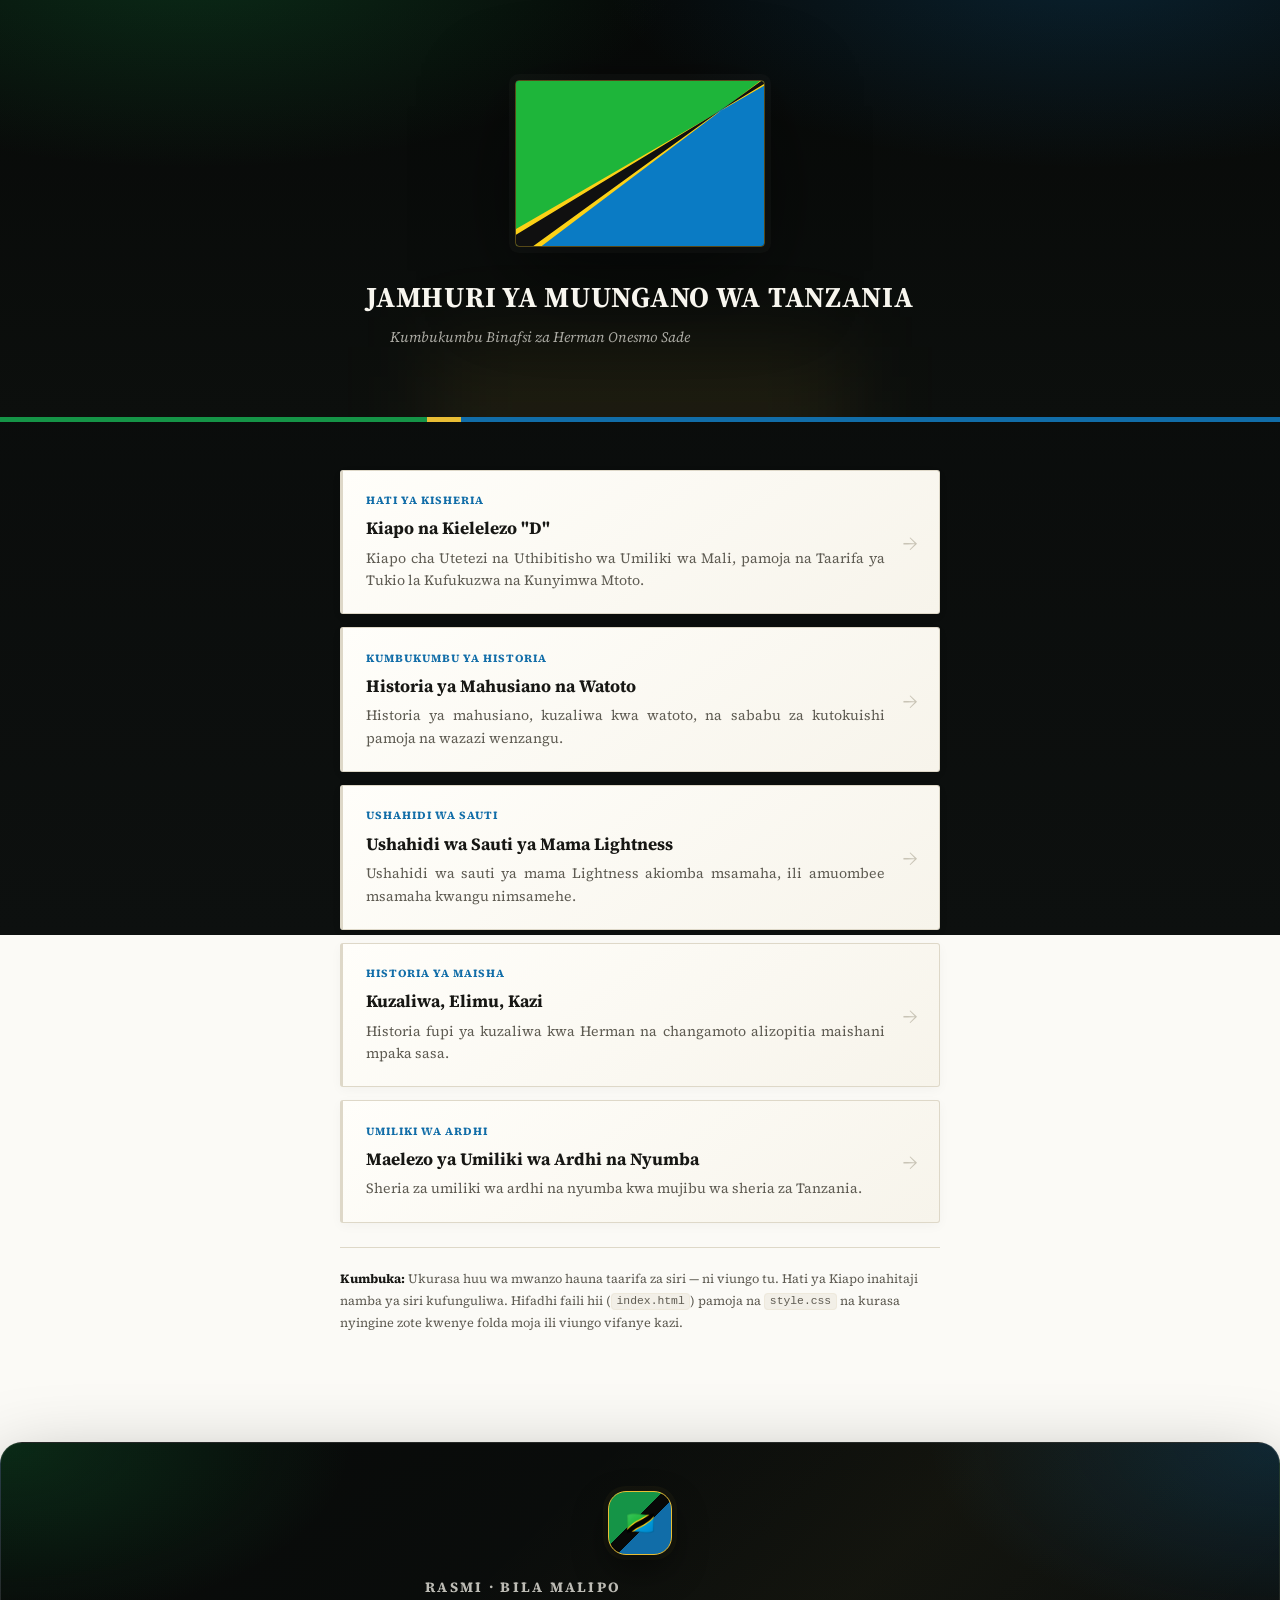
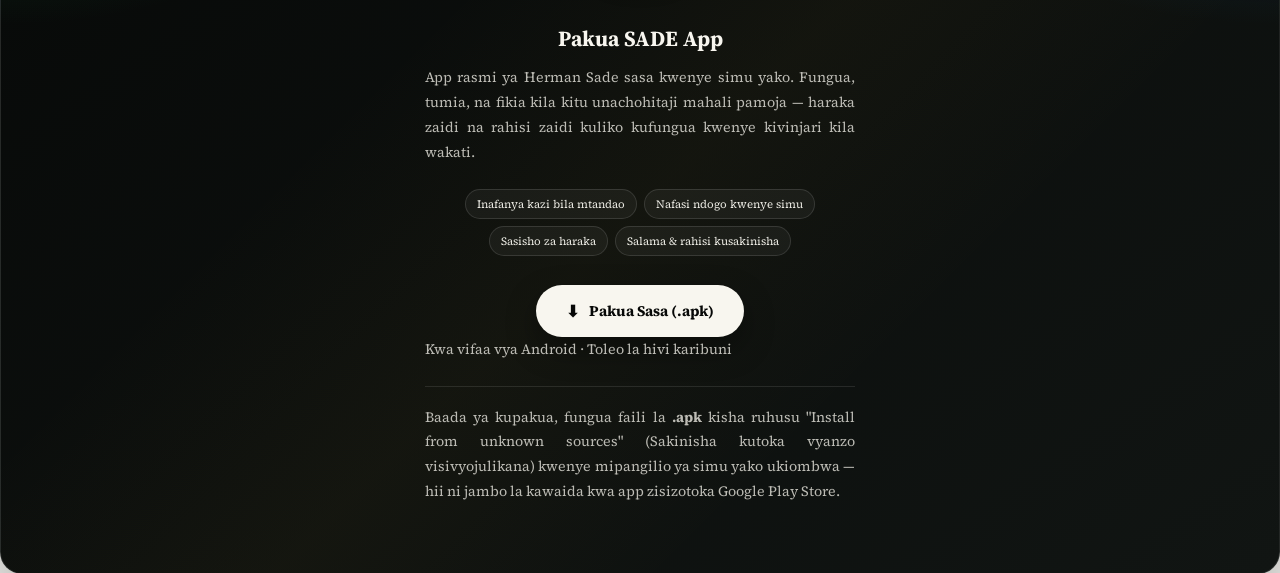
==== index.html @ a248bd7e "Refactor index.html for improved content presentation Updated content and structure of index.html to" ====
<!DOCTYPE html>
<!--
  Kumbukumbu binafsi — Kiapo na Kielelezo "D" (Herman Onesmo Sade)

  MUHIMU: Ukurasa huu SI tovuti ya Serikali wala Mahakama. Ni faili la HTML la
  matumizi binafsi tu. "Password" iliyowekwa hapa chini inaonekana wazi kwa
  yeyote atakayefungua "View Page Source" ya ukurasa huu — HAINA ulinzi wa
  kweli. Usiiweke kwenye seva ya umma/mtandaoni ukitegemea itakuwa faragha.
  Itumike kwenye kifaa chako binafsi tu.

  MTINDO: Kurasa ZOTE (index.html, mahusiano.html, ardhi.html,
  "ushahidi wa sauti.html", "historia ya maisha ya herman.html") zinatumia
  faili MOJA la style.css lililoambatanishwa hapa, ili zifanane kabisa.
  Weka style.css kwenye folda ile ile na kurasa hizi.
-->
<html lang="sw">
<head>
<meta charset="UTF-8">
<meta name="viewport" content="width=device-width, initial-scale=1.0">
<meta name="robots" content="noindex, nofollow">
<title>Kumbukumbu ya Kiapo — Herman Onesmo Sade</title>
<link rel="preconnect" href="https://fonts.googleapis.com">
<link href="https://fonts.googleapis.com/css2?family=Source+Serif+4:opsz,wght@8..60,400;8..60,500;8..60,600;8..60,700&display=swap" rel="stylesheet">
<link rel="stylesheet" href="style.css">
</head>
<body>

  <!-- ===================== LANDING (HOME) ===================== -->
  <div id="landing">
    <div class="hero">
      <svg class="flag-hero" viewBox="0 0 900 600" xmlns="http://www.w3.org/2000/svg" role="img" aria-label="Bendera ya Tanzania">
        <rect x="0" y="0" width="900" height="600" fill="#0A7BC4"/>
        <polygon points="0,0 900,0 0,600" fill="#1EB53A"/>
        <polygon points="-169,797 -247,680 1069,-80 1147,-197" fill="#FCD116"/>
        <polygon points="-183,777 -234,700 1083,-100 1134,-177" fill="#101010"/>
      </svg>
      <h1>JAMHURI YA MUUNGANO WA TANZANIA</h1>
      <p>Kumbukumbu Binafsi za Herman Onesmo Sade</p>
    </div>
    <div class="stripe" aria-hidden="true"></div>

    <div class="landing-wrap">
      <div class="cards">
        <button type="button" class="card" id="open-kiapo">
          <p class="k">HATI YA KISHERIA</p>
          <h2>Kiapo na Kielelezo &quot;D&quot;</h2>
          <p>Kiapo cha Utetezi na Uthibitisho wa Umiliki wa Mali, pamoja na Taarifa ya Tukio la Kufukuzwa na Kunyimwa Mtoto.</p>
          <span class="go">&rarr;</span>
        </button>

        <a class="card" href="mahusiano.html">
          <p class="k">KUMBUKUMBU YA HISTORIA</p>
          <h2>Historia ya Mahusiano na Watoto</h2>
          <p>Historia ya mahusiano, kuzaliwa kwa watoto, na sababu za kutokuishi pamoja na wazazi wenzangu.</p>
          <span class="go">&rarr;</span>
        </a>

        <a class="card" href="ushahidi%20wa%20sauti.html">
          <p class="k">USHAHIDI WA SAUTI</p>
          <h2>Ushahidi wa Sauti ya Mama Lightness</h2>
          <p>Ushahidi wa sauti ya mama Lightness akiomba msamaha, ili amuombee msamaha kwangu nimsamehe.</p>
          <span class="go">&rarr;</span>
        </a>

        <a class="card" href="historia%20ya%20maisha%20ya%20herman.html">
          <p class="k">HISTORIA YA MAISHA</p>
          <h2>Kuzaliwa, Elimu, Kazi</h2>
          <p>Historia fupi ya kuzaliwa kwa Herman na changamoto alizopitia maishani mpaka sasa.</p>
          <span class="go">&rarr;</span>
        </a>

        <a class="card" href="ardhi.html">
          <p class="k">UMILIKI WA ARDHI</p>
          <h2>Maelezo ya Umiliki wa Ardhi na Nyumba</h2>
          <p>Sheria za umiliki wa ardhi na nyumba kwa mujibu wa sheria za Tanzania.</p>
          <span class="go">&rarr;</span>
        </a>
      </div>

      <div class="landing-note">
        <strong>Kumbuka:</strong> Ukurasa huu wa mwanzo hauna taarifa za siri — ni viungo tu. Hati ya Kiapo
        inahitaji namba ya siri kufunguliwa. Hifadhi faili hii (<code>index.html</code>) pamoja na
        <code>style.css</code> na kurasa nyingine zote kwenye folda moja ili viungo vifanye kazi.
      </div>
    </div>

    <!-- ===================== APP DOWNLOAD PROMO ===================== -->
    <div class="app-promo">
      <div class="app-promo-inner">
        <div class="app-icon" aria-hidden="true">🇹🇿</div>
        <p class="app-promo-eyebrow">Rasmi &middot; Bila Malipo</p>
        <h2>Pakua SADE App</h2>
        <p>
          App rasmi ya Herman Sade sasa kwenye simu yako. Fungua, tumia, na fikia kila kitu
          unachohitaji mahali pamoja — haraka zaidi na rahisi zaidi kuliko kufungua kwenye
          kivinjari kila wakati.
        </p>
        <div class="app-features">
          <span>Inafanya kazi bila mtandao</span>
          <span>Nafasi ndogo kwenye simu</span>
          <span>Sasisho za haraka</span>
          <span>Salama &amp; rahisi kusakinisha</span>
        </div>
        <a class="app-download-btn" href="SADE%F0%9F%87%B9%F0%9F%87%BF.apk" download>
          <span class="dl-arrow">&#11015;</span> Pakua Sasa (.apk)
        </a>
        <p class="app-meta">Kwa vifaa vya Android &middot; Toleo la hivi karibuni</p>
        <p class="app-note">
          Baada ya kupakua, fungua faili la <strong>.apk</strong> kisha ruhusu "Install from unknown
          sources" (Sakinisha kutoka vyanzo visivyojulikana) kwenye mipangilio ya simu yako
          ukiombwa — hii ni jambo la kawaida kwa app zisizotoka Google Play Store.
        </p>
      </div>
    </div>
  </div>

  <!-- ===================== LOCK SCREEN ===================== -->
  <div id="lock-screen" style="display:none;">
    <div class="lock-card">
      <div class="lock-mark" aria-hidden="true"></div>
      <h1>Kumbukumbu ya faragha</h1>
      <p>Ingiza namba ya siri ili kuendelea.</p>
      <form id="lock-form" autocomplete="off">
        <input
          type="password"
          id="password-input"
          inputmode="numeric"
          pattern="[0-9]*"
          maxlength="4"
          placeholder="••••"
          aria-label="Namba ya siri"
        >
        <button type="submit" id="unlock-btn">Fungua</button>
        <div id="lock-error" role="alert"></div>
      </form>
    </div>
    <div class="lock-footnote">
      Ukurasa huu ni wa matumizi binafsi tu — si tovuti ya Serikali wala Mahakama.<br>
      <a class="home-link" href="#" id="back-home-1">&larr; Rudi Mwanzoni</a>
    </div>
  </div>

  <!-- ===================== DOCUMENT CONTENT ===================== -->
  <div id="content" style="display:none;">
    <div class="stripe" aria-hidden="true"></div>

    <div class="wrap">

      <p style="text-align:center; margin-bottom:1.8rem;">
        <a class="home-link" href="#" id="back-home-2">&larr; Mwanzoni</a>
        &nbsp;&nbsp;|&nbsp;&nbsp;
        <a class="home-link" href="mahusiano.html">Historia ya Mahusiano na Watoto &rarr;</a>
      </p>

      <!-- ---- Ukurasa wa tahadhari ---- -->
      <div class="doc-top">
        <p class="cover-title">Ukurasa wa Tahadhari</p>
        <p class="cover-sub">Kabla ya kusoma au kutumia hati zilizoambatanishwa</p>
      </div>

      <div class="caution">
        <p class="label">1. Hii si hati iliyotolewa na Mahakama au Serikali</p>
        <p>Muundo huu (nembo, kichwa cha Mahakama) unafuata mtindo wa kawaida wa hati za kiapo zinazoandaliwa na mhusika au Wakili wake kabla ya kuwasilishwa Mahakamani. Hati hii bado haijathibitishwa na Mahakama, Kamishna wa Viapo, wala ofisi yoyote ya Serikali.</p>
      </div>
      <div class="caution">
        <p class="label">2. Kiapo cha uongo ni kosa la jinai</p>
        <p>Baadhi ya tarehe, majina ya mashahidi, na maneno yaliyonukuliwa (hasa ya Janeth Charles) yametajwa ndani ya hati hii kuwa hayajathibitishwa kikamilifu au ni ya kukumbukwa/kuelezwa tu, si nakala halisi. Kutoa taarifa isiyo sahihi chini ya kiapo mbele ya Kamishna wa Viapo ni kosa la jinai (perjury) chini ya Sheria ya Viapo, Sura ya 34. Thibitisha kila ukweli, tarehe, na jina kwa hati halisi kabla ya kusaini mahali popote.</p>
      </div>
      <div class="caution">
        <p class="label">3. Shauri hili linahusu mtoto mchanga</p>
        <p>Kwa kuwa jambo hili linahusisha ulezi wa mtoto (Nancy Herman Sade), maslahi ya mtoto yatapewa uzito mkubwa na Mahakama. Ni muhimu sana kupata ushauri wa Wakili aliyesajiliwa Tanzania, hasa kuhusu masuala ya ulezi, kabla ya kuchukua hatua yoyote ya kisheria.</p>
      </div>
      <div class="caution">
        <p class="label">4. Uwezo wa kuthibitisha ukweli wa taarifa ni mdogo</p>
        <p>Hati hizi zimeunganishwa kama zilivyowasilishwa, bila kuongeza au kupunguza ukweli wowote. Usahihi wa tarehe, majina, vifungu vya sheria, na matukio uliyoelezwa haujathibitishwa. Hayo ni jukumu la mhusika na Wakili wake kuyathibitisha kabla ya kuwasilisha Mahakamani au kwa Kamishna wa Viapo.</p>
      </div>

      <div class="divider-doc"></div>

      <!-- ---- Maelezo ya awali (Kiapo) ---- -->
      <h2 class="section">Maelezo Yaliyoambatanishwa na Rasimu ya Kiapo</h2>
      <p style="font-style:italic; color:var(--ink-soft); font-size:0.9rem;">(Maelezo haya yalikuwa yameambatanishwa na rasimu ya awali ya Kiapo. Yamehifadhiwa hapa bila kubadilishwa, kwa madhumuni ya kumbukumbu.)</p>

      <div class="onyo">
        <p class="label">ONYO/KUMBUKA KWA HERMAN</p>
        <p>
          Kabla ya kusaini na kuwasilisha kiapo hiki mahakamani au kwa Kamishna wa Viapo, tafadhali soma kwa makini vitu vifuatavyo vilivyobainika wakati wa kulinganisha kiapo cha awali na hati za mauziano zilizowasilishwa:<br><br>
          &bull; <strong>Tarehe:</strong> imethibitishwa kuwa matukio yote — kwenda kumchukua Magreth na ununuzi wa nyumba ya Nsemulwa/Migazini — yalitokea mwezi wa Februari 2026, si Januari kama ilivyokuwa kwenye kiapo cha awali. Tarehe zimesahihishwa kuwa Februari (siku 5, 7, na 9 Februari 2026), zinazoendana na Mkataba wa Mauziano wenye tarehe 09/02/2026.<br><br>
          &bull; <strong>Chanzo cha fedha za nyumba ya Nsemulwa/Migazini:</strong> mkopo wa benki ulichukuliwa kama fedha taslimu kupitia ATM, kisha kumlipa muuzaji Ramadhan Adam Said fedha taslimu moja kwa moja. Jambo hilo limewekwa kama aya ya 20 kwenye kiapo. Endapo kuna Mkataba wa Mkopo au taarifa ya akaunti (bank statement), inashauriwa kuongezwa kama Kielelezo B.<br><br>
          &bull; Imeongezwa Sehemu ya Nane yenye vifungu vya sheria za Tanzania (Sheria ya Ndoa Sura 29, Sheria ya Ardhi Sura 113, Sheria ya Mikataba Sura 345, Sheria ya Mtoto Sura 13, Sheria ya Ushahidi Sura 6, Sheria ya Viapo Sura 34, Sheria ya Mahakama za Mahakimu Sura 11). Bado ni muhimu Wakili avipitie kabla ya kuwasilisha.<br><br>
          &bull; <strong>Mashahidi:</strong> majina yamebadilishwa kulingana na mikataba halisi (Kagusa Refi Kauzeni na Sara Beny Charamila — Nsemulwa; Christopher Tadeo na Sara B. Chalamila — Kigamboni). Yanahitaji kusomwa tena kwa uangalifu.<br><br>
          &bull; Umri (miaka 27) na tarehe za mahusiano (13 na 22 Februari 2025) hazijabadilishwa kwa kuwa hakuna hati inayothibitisha au kupingana nazo — zinahitaji kuthibitishwa binafsi kabla ya kusaini.<br><br>
          &bull; Hii ni rasimu tu iliyoandaliwa kwa msaada wa AI, si na Wakili. Ni vyema ithibitishwe na Wakili aliyesajiliwa Tanzania kabla ya kuwasilisha.
        </p>
      </div>

      <div class="divider-doc"></div>

      <!-- ---- KIAPO ---- -->
      <div class="doc-top">
        <div class="flag-mark" aria-hidden="true"></div>
        <p class="country-name">JAMHURI YA MUUNGANO WA TANZANIA</p>
        <hr class="rule" style="width:55%; margin:0.9rem auto 1.1rem;">
        <div class="case-caption">
          <p>KATIKA MAHAKAMA YA MWANZO</p>
          <p>WILAYA YA MPANDA</p>
          <p>MKOA WA KATAVI</p>
        </div>
        <p class="doc-title">KIAPO CHA UTETEZI NA UTHIBITISHO WA UMILIKI WA MALI</p>
        <p class="doc-subtitle">(Precautionary Affidavit of Ownership)</p>
      </div>

      <p>MIMI, HERMAN ONESMO SADE, mwanaume mzima, raia wa Jamhuri ya Muungano wa Tanzania, mwenye umri wa miaka 27, askari wa Jeshi la Zimamoto na Uokoaji kwa taaluma na kazi, nikiwa na makazi ya kudumu Mkoa wa Lindi, NINATOA KIAPO kifuatacho:</p>

      <p>1. Kwamba maelezo yote yaliyomo katika kiapo hiki ni ya kweli, sahihi, na kamili kadri ninavyojua na kuamini.</p>
      <p>2. Kwamba nina uwezo wa kisheria wa kutoa kiapo hiki, na ninafanya hivyo kwa hiari yangu kamili bila kulazimishwa au kudanganywa na mtu yeyote.</p>

      <h2 class="section">Sehemu ya Kwanza: Historia ya Mahusiano</h2>
      <p>3. Kwamba mnamo mwaka 2025, niliingia katika mahusiano ya kimapenzi na mwanamke aitwaye MAGRETH DESDEL KASAGULA, ambaye alikuwa na makazi yake Mpanda, Mkoa wa Katavi.</p>
      <p>4. Kwamba katika mahusiano hayo, nilifuata taratibu za kimila kwa kutoa posa na sehemu ya mahari kwa wazazi wake kama ilivyokuwa desturi ya jamii yetu.</p>
      <p>5. Kwamba hata hivyo, hakukuwa na ndoa ya kisheria wala ndoa ya kimila iliyosajiliwa katika ofisi yoyote ya serikali kati yangu na MAGRETH DESDEL KASAGULA.</p>
      <p>6. Kwamba mnamo tarehe 13 Februari 2025, nilimchukua mwanamke huyo kutoka kwa wazazi wake Mpanda kwa idhini na ridhaa yao, na mnamo tarehe 22 Februari 2025 tukaanza kuishi pamoja Mjini Lindi kama mume na mke.</p>

      <div class="onyo">
        <p class="label">ONYO/KUMBUKA KWA HERMAN</p>
        <p>Thibitisha tarehe hizi mbili (13 na 22 Februari 2025) ni sahihi kabla ya kusaini — hakuna hati ya kuzithibitisha.</p>
      </div>

      <h2 class="section">Sehemu ya Pili: Ujauzito na Kuzaliwa kwa Mtoto</h2>
      <p>7. Kwamba mnamo mwezi Septemba 2025, MAGRETH DESDEL KASAGULA akiwa na ujauzito wa takribani miezi saba, alisafiri kurudi nyumbani kwa wazazi wake Mpanda, Mkoa wa Katavi, kwa makubaliano ya kifamilia.</p>
      <p>8. Kwamba mnamo tarehe 4 Desemba 2025, MAGRETH DESDEL KASAGULA alijifungua mtoto wa kike katika Hospitali ya Mkoa wa Mpanda, Katavi.</p>
      <p>9. Kwamba mtoto huyo amepewa jina la NANCY HERMAN SADE, na jina langu linaonekana wazi kwenye cheti chake cha kuzaliwa kama baba wake wa kisheria.</p>
      <p>10. Kwamba nakiri na kusisitiza kuwa NANCY HERMAN SADE ni mtoto wangu wa kisheria, na nina wajibu wa kimsingi wa kumlea, kumlinda na kumhudumia.</p>

      <h2 class="section">Sehemu ya Tatu: Tukio la Kufukuzwa na Kunyimwa Mtoto</h2>
      <p>11. Kwamba mnamo tarehe 5 Februari 2026, nilipata likizo kutoka kazini na kusafiri kutoka Lindi kwenda Mpanda, Katavi.</p>
      <p>12. Kwamba mnamo tarehe 7 Februari 2026, nilienda nyumbani kwa wazazi wa MAGRETH DESDEL KASAGULA kwa madhumuni mawili: (a) Kuwasalimu na kuwaonyesha heshima; (b) Kumchukua MAGRETH DESDEL KASAGULA pamoja na mtoto wetu NANCY HERMAN SADE warudi kuishi nami Lindi.</p>
      <p>13. Kwamba hata hivyo, wazazi wa MAGRETH DESDEL KASAGULA walikataa kabisa kuniruhusu kumchukua, na mama wa MAGRETH alinifokea kwa maneno ya dharau akiniambia niondoke mara moja.</p>
      <p>14. Kwamba nilifukuzwa nyumbani hapo kwa nguvu na bila heshima, na nilinyimwa haki yangu ya kisheria ya kumuona na kumchukua mtoto wangu NANCY HERMAN SADE.</p>
      <p>15. Kwamba MAGRETH DESDEL KASAGULA mwenyewe alitaka kuondoka nami, lakini baba wake wa kambo aliingilia kati na kumzuia, na hivyo mimi nilizuiliwa kwa nguvu.</p>
      <p>16. Kwamba tukio hilo lilitokea mbele ya mashahidi, na linaweza kuthibitishwa.</p>

      <h2 class="section">Sehemu ya Nne: Ununuzi wa Nyumba ya Kwanza — Eneo la Migazini, Kata ya Nsemulwa, Mpanda</h2>
      <p>17. Kwamba baada ya kufukuzwa na kunyimwa mtoto wangu, siku mbili tu baadaye, mnamo tarehe 09 Februari 2026, nilifanya uamuzi wa kibinafsi wa kununua nyumba pamoja na kiwanja vilivyopo eneo la Migazini, Kata ya Nsemulwa, Wilaya ya Mpanda, Mkoa wa Katavi.</p>
      <p>18. Kwamba nyumba na kiwanja hivyo vilinunuliwa kutoka kwa muuzaji RAMADHAN ADAM SAID, mkazi wa Migazini, Kata ya Nsemulwa, Wilaya ya Mpanda, Mkoa wa Katavi, kwa ushirikiano na ridhaa ya mke wake ZAINABU OMARI JUMA.</p>
      <p>19. Kwamba thamani ya mauziano ya nyumba na kiwanja hicho ilikuwa Shilingi za Kitanzania Milioni Saba tu (Tshs. 7,000,000/=), zilizolipwa kwa awamu tatu (3) kama zilivyoainishwa kwenye Mkataba wa Mauziano wa tarehe 09/02/2026.</p>
      <p>20. Kwamba fedha nilizotumia kununulia nyumba hiyo zilitokana na mkopo (loan) nilioukopa katika benki, ambao niliupokea na kuutoa kwa fedha taslimu (cash) kupitia ATM, kisha nikatumia fedha hizo taslimu kumlipa muuzaji RAMADHAN ADAM SAID moja kwa moja kwa awamu tatu kama zilivyoainishwa kwenye Mkataba wa Mauziano. Kwamba kwa sababu hiyo, mkopo huo haukuwa umefungamanishwa moja kwa moja na nyumba hii kama dhamana (mortgage/security) kwa benki, bali ulikuwa ni chanzo cha fedha za kibinafsi nilizotumia kwa manunuzi ya kawaida ya fedha taslimu, jambo linaloendana na Mkataba wa Mauziano niliouingia na muuzaji.</p>

      <div class="onyo">
        <p class="label">ONYO/KUMBUKA KWA HERMAN</p>
        <p>Mkopo wa benki ulichukuliwa kama fedha taslimu kupitia ATM, kisha kumlipa muuzaji fedha taslimu — si mkopo uliofungamanishwa moja kwa moja na nyumba kama dhamana (mortgage). Hii inaimarisha zaidi hoja ya umiliki wa pekee, kwa kuwa hakuna benki yenye dhamana iliyosajiliwa juu ya nyumba hii mahususi. Endapo kuna Mkataba wa Mkopo kutoka benki, inashauriwa kuongezwa kama Kielelezo B.</p>
      </div>

      <p>21. Kwamba kiwanja na nyumba hiyo inapakana na maeneo yafuatayo: Kaskazini - kiwanja cha Rajabu; Kusini - eneo la Ashura Athumani; Mashariki - eneo la Jumanne Rashidi; na maeneo mengine kama yalivyoainishwa kwenye Mkataba wa Mauziano.</p>
      <p>22. Kwamba Mkataba wa Mauziano wa nyumba hii ulishuhudiwa na mashahidi wafuatao: Kwa upande wa Muuzaji – mashahidi walioorodheshwa kwenye mkataba; Kwa upande wa Mnunuzi (mimi) – KAGUSA REFI KAUZENI na SARA BENY CHARAMILA.</p>
      <p>23. Kwamba Mkataba huo ulithibitishwa na Wakili/Kamishna wa Viapo MONICA MARCO LUGONDA, S.L.P 1571, Dar es Salaam, na kupigwa muhuri rasmi.</p>
      <p>24. Kwamba MAGRETH DESDEL KASAGULA: (a) Hakusaini Mkataba wa Mauziano wa nyumba hii; (b) Hakushiriki katika maamuzi yoyote ya kuinunua; (c) Hakutoa hata shilingi moja kwa ajili ya malipo ya awamu yoyote; (d) Hakuwahi kuishi kwenye nyumba hiyo hata kwa siku moja tangu ilinunuliwa; na kwamba wakati wa ununuzi, MAGRETH DESDEL KASAGULA alikuwa bado anaishi nyumbani kwa wazazi wake Mpanda, Katavi, hivyo hakuwa na uwezo wala nia ya kuchangia chochote.</p>

      <h2 class="section">Sehemu ya Tano: Ununuzi wa Nyumba ya Pili — Mtaa wa Kigamboni, Kata ya Shanwe, Manispaa ya Mpanda</h2>
      <p>25. Kwamba mnamo tarehe 16 Februari 2026, nilifanya uamuzi mwingine wa kibinafsi wa kununua kiwanja pamoja na nyumba iliyopo Mtaa wa Kigamboni, Kata ya Shanwe, Manispaa ya Mpanda, Mkoa wa Katavi, kutoka kwa muuzaji PIUS EMMANUEL MTEPA, mkazi wa Mpanda, Mkoa wa Katavi.</p>
      <p>26. Kwamba thamani ya mauziano ya kiwanja na nyumba hiyo ilikuwa Shilingi za Kitanzania Milioni Nne na Laki Tano tu (Tshs. 4,500,000/=), zilizolipwa kwa mkupuo wakati wa kusaini mkataba, kama ilivyoainishwa kwenye Mkataba wa Kuuziana Kiwanja na Nyumba wa tarehe 16 Februari 2026.</p>
      <p>27. Kwamba kabla ya mauziano, muuzaji PIUS EMMANUEL MTEPA alitoa Kiapo cha Umiliki mbele ya Kamishna wa Viapo tarehe 16 Februari 2026, akithibitisha chini ya kiapo kuwa: (a) yeye ndiye mmiliki halali wa kiwanja pamoja na nyumba hiyo; (b) aliipata kwa jasho na juhudi zake binafsi na siyo mali ya ndoa; (c) mali hiyo haihusishi haki, madai, au maslahi ya mke wake wa sasa, mke wa zamani, au mtu mwingine yeyote.</p>
      <p>28. Kwamba mauziano hayo pia yalithibitishwa rasmi na Ofisi ya Serikali ya Mtaa wa Kigamboni, Halmashauri ya Mji wa Mpanda, kupitia Hati ya Uthibitisho wa Kuuziana Mali, iliyosainiwa na Mwenyekiti wa Serikali ya Mtaa na kupigwa muhuri, tarehe 16 Februari 2026.</p>
      <p>29. Kwamba Mkataba wa Kuuziana Kiwanja na Nyumba (Kigamboni) ulishuhudiwa na: Shahidi wa Muuzaji – CHRISTOPHER TADEO; Shahidi wa Mnunuzi – SARA B. CHALAMILA, na ulithibitishwa na Wakili/Kamishna wa Viapo HAMAD SAID AMOUR, S.L. Posta 119, Mpanda-Katavi.</p>
      <p>30. Kwamba kiwanja na nyumba hiyo ya Kigamboni inapakana na maeneo yafuatayo: Kaskazini – eneo la Baba Abdallah; Kusini – eneo la Mama Kalunde; Mashariki – eneo la Mama Kuku; Magharibi – eneo la Baba Joy.</p>
      <p>31. Kwamba MAGRETH DESDEL KASAGULA hakushiriki kwa namna yoyote katika ununuzi wa nyumba hii ya Kigamboni…</p>

      <div class="onyo">
        <p class="label">KUMBUKA</p>
        <p>Maandishi ya awali uliyoyatuma yalikatika hapa (aya ya 31). Nitunge sehemu iliyobaki (Sehemu ya Sita na kuendelea, pamoja na Sehemu ya Nane ya vifungu vya sheria na sehemu ya viapo/sahihi) nikitumia mtindo huu huu — nitumie maandishi yaliyobaki ili nikamilishe ukurasa bila kubadilisha maneno yako.</p>
      </div>

    </div>
  </div>

<script>
(function(){
  // FUNGUO YA SIRI — badilisha namba hii kabla ya kutumia ukurasa.
  var SIRI = "0000";

  var landing = document.getElementById('landing');
  var lockScreen = document.getElementById('lock-screen');
  var content = document.getElementById('content');
  var openBtn = document.getElementById('open-kiapo');
  var lockForm = document.getElementById('lock-form');
  var passwordInput = document.getElementById('password-input');
  var lockError = document.getElementById('lock-error');
  var backHome1 = document.getElementById('back-home-1');
  var backHome2 = document.getElementById('back-home-2');

  function show(el){
    landing.style.display = 'none';
    lockScreen.style.display = 'none';
    content.style.display = 'none';
    el.style.display = 'block';
    window.scrollTo(0,0);
  }
  landing.style.display = 'block';

  openBtn.addEventListener('click', function(){
    lockScreen.style.display = 'flex';
    landing.style.display = 'none';
    passwordInput.value = '';
    lockError.textContent = '';
    passwordInput.focus();
  });

  lockForm.addEventListener('submit', function(e){
    e.preventDefault();
    if(passwordInput.value === SIRI){
      show(content);
    } else {
      lockError.textContent = 'Namba ya siri si sahihi. Jaribu tena.';
      passwordInput.value = '';
      passwordInput.focus();
    }
  });

  [backHome1, backHome2].forEach(function(btn){
    if(btn){
      btn.addEventListener('click', function(e){
        e.preventDefault();
        landing.style.display = 'block';
        lockScreen.style.display = 'none';
        content.style.display = 'none';
        window.scrollTo(0,0);
      });
    }
  });
})();
</script>

</body>
</html>
---- style.css ----
/* ==========================================================================
   KUMBUKUMBU YA KIAPO — PRIVATE PREMIUM EDITION
   Herman Onesmo Sade
   --------------------------------------------------------------------------
   Design:
   • Private / secure / premium
   • Dark luxury + warm paper
   • Tanzania identity kwa subtle accents
   • Mobile-first
   • Smooth & elegant
   • Existing HTML classes/IDs zimehifadhiwa
   ========================================================================== */


/* ==========================================================================
   01. DESIGN TOKENS
   ========================================================================== */

:root{
  /* Core */
  --paper:#fbfaf6;
  --paper-dim:#f2efe7;
  --paper-deep:#e9e5da;

  --ink:#171714;
  --ink-soft:#5e5b52;
  --ink-faint:#969187;

  /* Private dark */
  --private:#080a09;
  --private-2:#0d100f;
  --private-3:#131715;
  --private-glass:rgba(255,255,255,.055);
  --private-line:rgba(255,255,255,.12);

  /* Tanzania */
  --tz-green:#159447;
  --tz-green-dark:#0c6e32;
  --tz-gold:#e8bd35;
  --tz-blue:#116da8;
  --tz-black:#070807;

  /* Document */
  --line:#ded8c8;
  --line-soft:#eee9dc;

  /* Messages */
  --warn-bg:#fbf2d8;
  --warn-border:#d7a82d;
  --warn-ink:#5b4300;

  --danger-bg:#f8e9e6;
  --danger-border:#bd504b;
  --danger-ink:#591713;

  /* Effects */
  --shadow-sm:0 8px 24px rgba(8,10,9,.08);
  --shadow-md:0 18px 45px rgba(8,10,9,.16);
  --shadow-lg:0 30px 80px rgba(0,0,0,.38);

  --radius-sm:8px;
  --radius-md:14px;
  --radius-lg:22px;

  --ease:cubic-bezier(.22,.61,.36,1);
}


/* ==========================================================================
   02. RESET & GLOBAL
   ========================================================================== */

*{
  box-sizing:border-box;
}

html{
  scroll-behavior:smooth;
  background:var(--private);
}

html,
body{
  margin:0;
  padding:0;
  min-height:100%;
}

body{
  font-family:
    "Source Serif 4",
    Georgia,
    "Times New Roman",
    serif;

  color:var(--ink);
  background:var(--paper);

  -webkit-font-smoothing:antialiased;
  -moz-osx-font-smoothing:grayscale;

  text-rendering:optimizeLegibility;
}

img{
  max-width:100%;
}

button,
input{
  font:inherit;
}

button,
a{
  -webkit-tap-highlight-color:transparent;
}

a{
  color:inherit;
}

::selection{
  background:var(--tz-gold);
  color:var(--tz-black);
}

:focus-visible{
  outline:2px solid var(--tz-gold);
  outline-offset:4px;
}

@media (prefers-reduced-motion:reduce){

  html{
    scroll-behavior:auto;
  }

  *,
  *::before,
  *::after{
    animation-duration:.01ms !important;
    animation-iteration-count:1 !important;
    transition-duration:.01ms !important;
  }
}


/* ==========================================================================
   03. LANDING PAGE
   ========================================================================== */

#landing{
  display:block;
  min-height:100vh;
  background:
    linear-gradient(
      180deg,
      var(--private) 0,
      var(--private-2) 43%,
      var(--paper) 43%
    );
}


/* ---------- HERO ---------- */

.hero{
  position:relative;
  overflow:hidden;

  padding:5rem 1.5rem 4.2rem;

  text-align:center;

  background:
    radial-gradient(
      700px 300px at 15% -10%,
      rgba(21,148,71,.25),
      transparent 70%
    ),
    radial-gradient(
      700px 300px at 85% -10%,
      rgba(17,109,168,.25),
      transparent 70%
    ),
    linear-gradient(
      180deg,
      #070908,
      #0c0f0d
    );

  color:#fff;
}

.hero::after{
  content:"";

  position:absolute;
  left:50%;
  bottom:-70px;

  width:420px;
  height:140px;

  transform:translateX(-50%);

  background:rgba(232,189,53,.08);

  filter:blur(45px);

  pointer-events:none;
}

.flag-hero{
  position:relative;
  z-index:1;

  display:block;

  width:min(250px,58vw);

  margin:0 auto 2rem;

  border:1px solid rgba(232,189,53,.35);

  border-radius:4px;

  filter:
    drop-shadow(0 25px 45px rgba(0,0,0,.55));

  box-shadow:
    0 0 0 6px rgba(255,255,255,.025);

  transition:
    transform .35s var(--ease),
    filter .35s var(--ease);
}

.flag-hero:hover{
  transform:translateY(-4px);
  filter:
    drop-shadow(0 30px 55px rgba(0,0,0,.65));
}

.hero h1{
  position:relative;
  z-index:1;

  margin:0 0 .6rem;

  color:#f8f6ef;

  font-size:clamp(
    1.35rem,
    4.8vw,
    1.8rem
  );

  font-weight:700;

  letter-spacing:.025em;

  line-height:1.3;
}

.hero p{
  position:relative;
  z-index:1;

  max-width:500px;

  margin:0 auto;

  color:#aaa9a2;

  font-size:.9rem;

  font-style:italic;

  line-height:1.6;
}


/* ==========================================================================
   04. LANDING CONTENT
   ========================================================================== */

.landing-wrap{
  width:min(640px,100%);

  margin:0 auto;

  padding:3rem 1.25rem 4rem;
}


/* ---------- CARDS ---------- */

.cards{
  display:flex;
  flex-direction:column;

  gap:.8rem;

  margin-bottom:1rem;
}

.card{
  position:relative;

  display:block;

  width:100%;

  padding:1.35rem 3.4rem 1.35rem 1.45rem;

  color:var(--ink);

  text-decoration:none;

  background:
    linear-gradient(
      145deg,
      #fffefa,
      #f7f4eb
    );

  border:1px solid var(--line);

  border-left:3px solid var(--line);

  border-radius:3px;

  box-shadow:0 3px 12px rgba(20,18,12,.035);

  cursor:pointer;

  transition:
    transform .25s var(--ease),
    border-color .25s var(--ease),
    box-shadow .25s var(--ease),
    background .25s var(--ease);

  font-family:inherit;

  text-align:left;
}

.cards .card{
  margin-bottom:0;
}

.card::after{
  content:"";

  position:absolute;

  left:0;
  top:18%;
  bottom:18%;

  width:2px;

  background:linear-gradient(
    180deg,
    var(--tz-green),
    var(--tz-gold),
    var(--tz-blue)
  );

  opacity:0;

  transition:opacity .25s var(--ease);
}

.card:hover,
.card:focus-visible{
  transform:translateY(-3px);

  background:#fffdf8;

  border-left-color:var(--tz-gold);

  box-shadow:
    0 12px 32px rgba(20,18,12,.10);
}

.card:hover::after,
.card:focus-visible::after{
  opacity:1;
}

.card .k{
  margin:0 0 .4rem;

  color:var(--tz-blue);

  font-size:.69rem;

  font-weight:700;

  letter-spacing:.09em;

  text-transform:uppercase;
}

.card h2{
  margin:0 0 .4rem;

  font-size:1.08rem;

  font-weight:700;

  line-height:1.4;
}

.card p{
  margin:0;

  color:var(--ink-soft);

  font-size:.88rem;

  line-height:1.6;
}

.card .go{
  position:absolute;

  right:1.35rem;
  top:50%;

  transform:translateY(-50%);

  color:#c9c4b6;

  font-size:1.35rem;

  transition:
    color .25s var(--ease),
    transform .25s var(--ease);
}

.card:hover .go{
  color:var(--tz-blue);

  transform:
    translate(4px,-50%);
}


/* ---------- NOTE ---------- */

.landing-note{
  margin-top:1.5rem;

  padding-top:1.3rem;

  border-top:1px solid var(--line);

  color:var(--ink-soft);

  font-size:.79rem;

  line-height:1.7;
}

.landing-note strong{
  color:var(--ink);
}

.landing-note code{
  padding:.12em .4em;

  background:var(--paper-dim);

  border:1px solid var(--line-soft);

  font-size:.9em;

  border-radius:4px;
}


/* ---------- HOME LINK ---------- */

.home-link{
  color:var(--ink-soft);

  font-size:.78rem;

  text-decoration:none;

  border-bottom:1px solid var(--line);

  transition:
    color .2s var(--ease),
    border-color .2s var(--ease);
}

.home-link:hover{
  color:var(--tz-blue);

  border-bottom-color:var(--tz-blue);
}


/* ==========================================================================
   05. PRIVATE APP PROMO / DOWNLOAD
   ========================================================================== */

.app-promo{
  position:relative;

  margin-top:2.8rem;

  padding:3rem 1.5rem 2.8rem;

  overflow:hidden;

  text-align:center;

  color:#fff;

  background:
    radial-gradient(
      500px 260px at 0% 0%,
      rgba(21,148,71,.24),
      transparent 70%
    ),
    radial-gradient(
      500px 260px at 100% 0%,
      rgba(17,109,168,.24),
      transparent 70%
    ),
    linear-gradient(
      145deg,
      #070908,
      #111513
    );

  border:
    1px solid rgba(255,255,255,.10);

  border-radius:var(--radius-lg);

  box-shadow:var(--shadow-lg);
}

.app-promo::before{
  content:"";

  position:absolute;
  inset:0;

  background:
    linear-gradient(
      135deg,
      transparent 30%,
      rgba(232,189,53,.035) 50%,
      transparent 70%
    );

  pointer-events:none;
}

.app-promo-inner{
  position:relative;

  z-index:1;
}


/* ---------- APP ICON ---------- */

.app-icon{
  display:flex;
  align-items:center;
  justify-content:center;

  width:64px;
  height:64px;

  margin:0 auto 1.2rem;

  border-radius:18px;

  background:
    linear-gradient(
      135deg,
      var(--tz-green) 0 43%,
      var(--tz-black) 43% 57%,
      var(--tz-blue) 57% 100%
    );

  border:1px solid var(--tz-gold);

  box-shadow:
    0 15px 35px rgba(0,0,0,.45),
    0 0 0 5px rgba(232,189,53,.04);

  font-size:1.45rem;
}

.app-promo-eyebrow{
  margin:0 0 .55rem;

  color:var(--tz-gold);

  font-size:.68rem;

  font-weight:700;

  letter-spacing:.16em;

  text-transform:uppercase;
}

.app-promo h2{
  margin:0 0 .7rem;

  color:#f8f6ef;

  font-size:1.35rem;

  line-height:1.4;
}

.app-promo p{
  max-width:430px;

  margin:0 auto 1.5rem;

  color:#bdbcb5;

  font-size:.89rem;

  line-height:1.75;
}


/* ---------- FEATURES ---------- */

.app-features{
  display:flex;

  flex-wrap:wrap;

  justify-content:center;

  gap:.45rem;

  max-width:440px;

  margin:0 auto 1.8rem;
}

.app-features span{
  padding:.38rem .7rem;

  color:#e9e8e1;

  background:rgba(255,255,255,.045);

  border:
    1px solid rgba(255,255,255,.12);

  border-radius:999px;

  font-size:.7rem;

  white-space:nowrap;
}


/* ---------- DOWNLOAD BUTTON ---------- */

.app-download-btn{
  display:inline-flex;

  align-items:center;
  justify-content:center;

  gap:.6rem;

  padding:.88rem 1.8rem;

  color:var(--tz-black);

  background:#f8f6ef;

  border:1px solid transparent;

  border-radius:999px;

  font-size:.92rem;

  font-weight:700;

  text-decoration:none;

  box-shadow:
    0 12px 30px rgba(0,0,0,.35);

  transition:
    transform .25s var(--ease),
    background .25s var(--ease),
    box-shadow .25s var(--ease);
}

.app-download-btn:hover,
.app-download-btn:focus-visible{
  transform:translateY(-3px);

  background:var(--tz-gold);

  box-shadow:
    0 18px 38px rgba(0,0,0,.45);
}

.app-download-btn:active{
  transform:translateY(0) scale(.98);
}

.app-download-btn .dl-arrow{
  font-size:1rem;
}


/* ---------- APP INFO ---------- */

.app-meta{
  margin-top:1rem;

  color:#85857e;

  font-size:.7rem;
}

.app-note{
  max-width:430px;

  margin:1.5rem auto 0;

  padding-top:1.1rem;

  color:#85857e;

  border-top:1px solid rgba(255,255,255,.10);

  font-size:.72rem;

  line-height:1.65;
}


/* ==========================================================================
   06. PRIVATE LOCK SCREEN
   ========================================================================== */

#lock-screen{
  position:fixed;

  inset:0;

  display:none;

  align-items:center;
  justify-content:center;

  overflow:hidden;

  z-index:1000;

  background:
    radial-gradient(
      700px 500px at 20% 20%,
      rgba(21,148,71,.13),
      transparent 70%
    ),
    radial-gradient(
      700px 500px at 80% 80%,
      rgba(17,109,168,.12),
      transparent 70%
    ),
    #050706;
}

#lock-screen.show{
  display:flex;

  animation:
    privateFade .35s var(--ease);
}

@keyframes privateFade{
  from{
    opacity:0;
    transform:scale(1.015);
  }

  to{
    opacity:1;
    transform:scale(1);
  }
}


/* ---------- DECORATIVE FLAG STRIPE ---------- */

#lock-screen::before{
  content:"";

  position:absolute;

  width:160%;
  height:4px;

  left:-30%;
  top:50%;

  background:
    linear-gradient(
      90deg,
      var(--tz-green) 0 32%,
      var(--tz-gold) 32% 36%,
      var(--tz-black) 36% 64%,
      var(--tz-gold) 64% 68%,
      var(--tz-blue) 68% 100%
    );

  transform:rotate(-16deg);

  opacity:.7;

  filter:blur(.2px);
}


/* ---------- LOCK CARD ---------- */

.lock-card{
  position:relative;

  z-index:2;

  width:min(370px,88vw);

  padding:2.7rem 2.2rem;

  text-align:center;

  background:
    linear-gradient(
      145deg,
      rgba(255,255,255,.98),
      rgba(244,241,231,.98)
    );

  border:
    1px solid rgba(255,255,255,.2);

  border-radius:var(--radius-lg);

  box-shadow:
    0 35px 100px rgba(0,0,0,.55);
}

.lock-card::before{
  content:"PRIVATE";

  display:block;

  margin-bottom:1.1rem;

  color:var(--tz-gold);

  font-family:Arial,sans-serif;

  font-size:.58rem;

  font-weight:800;

  letter-spacing:.28em;
}


/* ---------- LOCK MARK ---------- */

.lock-mark{
  width:42px;
  height:28px;

  margin:0 auto 1rem;

  background:
    linear-gradient(
      135deg,
      var(--tz-green) 0 43%,
      var(--tz-black) 43% 57%,
      var(--tz-blue) 57% 100%
    );

  border:1px solid var(--tz-gold);

  border-radius:4px;

  box-shadow:
    0 8px 20px rgba(0,0,0,.18);
}

.lock-card h1{
  margin:0 0 .45rem;

  color:var(--ink);

  font-size:1.1rem;

  font-weight:700;

  line-height:1.45;
}

.lock-card p{
  margin:0 0 1.7rem;

  color:var(--ink-soft);

  font-size:.84rem;

  line-height:1.6;
}


/* ---------- PASSWORD ---------- */

#password-input{
  width:100%;

  padding:.7rem 0 .7rem .5em;

  color:var(--ink);

  background:transparent;

  border:0;

  border-bottom:2px solid var(--line);

  outline:none;

  text-align:center;

  font-family:inherit;

  font-size:1.35rem;

  letter-spacing:.5em;

  transition:border-color .25s var(--ease);
}

#password-input:focus{
  border-bottom-color:var(--tz-blue);
}

#password-input::placeholder{
  color:#b5b0a4;

  font-size:.78rem;

  letter-spacing:.08em;
}


/* ---------- UNLOCK ---------- */

#unlock-btn{
  width:100%;

  margin-top:1.5rem;

  padding:.82rem 1rem;

  color:#f8f6ef;

  background:
    linear-gradient(
      135deg,
      #080a09,
      #151917
    );

  border:0;

  border-radius:10px;

  cursor:pointer;

  font-family:inherit;

  font-size:.93rem;

  font-weight:700;

  box-shadow:
    0 10px 24px rgba(0,0,0,.18);

  transition:
    transform .2s var(--ease),
    background .2s var(--ease),
    box-shadow .2s var(--ease);
}

#unlock-btn:hover{
  background:var(--tz-blue);

  transform:translateY(-2px);

  box-shadow:
    0 14px 30px rgba(17,109,168,.25);
}

#unlock-btn:active{
  transform:scale(.98);
}

#lock-error{
  min-height:1.2em;

  margin-top:1rem;

  color:var(--danger-ink);

  font-size:.78rem;
}

.lock-footnote{
  position:absolute;

  left:0;
  right:0;
  bottom:1.4rem;

  z-index:2;

  padding:0 1.5rem;

  color:#777a75;

  text-align:center;

  font-size:.68rem;

  line-height:1.6;
}


/* ==========================================================================
   07. DOCUMENT VIEW
   ========================================================================== */

#content{
  display:none;

  min-height:100vh;

  background:
    radial-gradient(
      900px 400px at 50% -200px,
      rgba(21,148,71,.045),
      transparent 70%
    ),
    var(--paper);
}


/* ---------- TOP STRIPE ---------- */

.stripe{
  height:5px;

  background:
    linear-gradient(
      90deg,
      var(--tz-green) 0 33.33%,
      var(--tz-gold) 33.33% 36%,
      var(--tz-blue) 36% 100%
    );
}


/* ---------- DOCUMENT WIDTH ---------- */

.wrap{
  width:min(700px,100%);

  margin:0 auto;

  padding:
    2.8rem
    1.5rem
    5rem;
}


/* ---------- DOCUMENT HEADER ---------- */

.doc-top{
  margin-bottom:2.8rem;

  text-align:center;
}

.flag-mark{
  position:relative;

  width:54px;
  height:36px;

  margin:0 auto 1rem;

  background:
    conic-gradient(
      from 135deg at 0% 100%,
      var(--tz-green) 0deg 90deg,
      var(--tz-blue) 90deg 180deg
    );

  border:1px solid var(--tz-gold);

  box-shadow:
    0 8px 20px rgba(0,0,0,.08);
}

.flag-mark::after{
  content:"";

  position:absolute;

  inset:0;

  background:
    linear-gradient(
      135deg,
      transparent 44%,
      var(--tz-gold) 44% 48%,
      var(--tz-black) 48% 52%,
      var(--tz-gold) 52% 56%,
      transparent 56%
    );
}

.country-name{
  margin:0 0 1rem;

  color:var(--ink);

  font-size:1.04rem;

  font-weight:700;

  letter-spacing:.04em;
}

.case-caption p{
  margin:.15rem 0;

  font-size:.92rem;

  font-weight:600;

  text-align:center;
}

.doc-title{
  margin:1.6rem 0 .3rem;

  color:var(--ink);

  font-size:1.3rem;

  font-weight:700;

  line-height:1.45;
}

.doc-subtitle{
  margin:0 0 1.2rem;

  color:var(--ink-soft);

  font-size:.88rem;

  font-style:italic;
}

hr.rule{
  margin:1.4rem 0;

  border:0;

  border-top:1px solid var(--line);
}


/* ==========================================================================
   08. DOCUMENT TYPOGRAPHY
   ========================================================================== */

h2.section{
  margin:2.5rem 0 1rem;

  padding-top:1rem;

  border-top:1px solid var(--line);

  color:var(--ink);

  font-size:1.02rem;

  font-weight:700;

  line-height:1.45;
}

p{
  margin:0 0 .9rem;

  color:var(--ink);

  font-size:1rem;

  line-height:1.78;

  text-align:justify;
}

ul.exhibits{
  margin:0 0 1.2rem;

  padding-left:1.4rem;
}

ul.exhibits li{
  margin-bottom:.45rem;

  line-height:1.65;
}


/* ==========================================================================
   09. NOTICE / WARNING
   ========================================================================== */

.onyo{
  margin:1.3rem 0 1.5rem;

  padding:1.05rem 1.2rem;

  background:var(--warn-bg);

  border:
    1px solid var(--warn-border);

  border-left-width:4px;

  border-radius:
    0 8px 8px 0;

  box-shadow:
    0 6px 18px rgba(70,50,0,.05);
}

.onyo .label{
  margin:0 0 .45rem;

  color:var(--warn-ink);

  font-size:.79rem;

  font-weight:800;

  letter-spacing:.04em;
}

.onyo p{
  margin:0;

  color:var(--warn-ink);

  font-size:.89rem;

  text-align:justify;
}


/* ==========================================================================
   10. CAUTION
   ========================================================================== */

.caution{
  margin:0 0 1.2rem;

  padding:1.1rem 1.25rem;

  background:var(--danger-bg);

  border:
    1px solid var(--danger-border);

  border-left-width:4px;

  border-radius:
    0 8px 8px 0;
}

.caution .label{
  margin:0 0 .5rem;

  color:var(--danger-ink);

  font-size:.91rem;

  font-weight:800;
}

.caution p{
  margin:0;

  color:var(--danger-ink);

  font-size:.87rem;

  text-align:justify;
}


/* ==========================================================================
   11. COVER / SIGNATURE
   ========================================================================== */

.cover-title{
  margin:0 0 .35rem;

  color:var(--ink);

  text-align:center;

  font-size:1.4rem;

  font-weight:700;
}

.cover-sub{
  margin:0 0 2rem;

  color:var(--ink-soft);

  text-align:center;

  font-size:.87rem;

  font-style:italic;
}

.sign-block p{
  margin:0 0 .65rem;

  font-size:.97rem;

  text-align:left;
}

.sign-gap{
  height:1.2rem;
}


/* ==========================================================================
   12. DOCUMENT DIVIDER
   ========================================================================== */

.divider-doc{
  margin:3.8rem 0 2.8rem;

  color:var(--ink-faint);

  text-align:center;

  font-size:.76rem;
}

.divider-doc::before,
.divider-doc::after{
  content:"— — —";

  letter-spacing:.3em;
}


/* ==========================================================================
   13. FOOTER
   ========================================================================== */

.site-footer{
  width:min(700px,100%);

  margin:0 auto;

  padding:
    0
    1.5rem
    3.5rem;

  color:var(--ink-faint);

  font-size:.7rem;

  line-height:1.7;

  text-align:center;
}


/* ==========================================================================
   14. MOBILE
   ========================================================================== */

@media (max-width:520px){

  #landing{
    background:
      linear-gradient(
        180deg,
        var(--private) 0,
        var(--private-2) 39%,
        var(--paper) 39%
      );
  }

  .hero{
    padding:
      3.8rem
      1.2rem
      3.3rem;
  }

  .flag-hero{
    width:min(220px,58vw);

    margin-bottom:1.5rem;
  }

  .hero h1{
    font-size:1.32rem;
  }

  .hero p{
    font-size:.84rem;
  }

  .landing-wrap{
    padding:
      2.2rem
      1rem
      3rem;
  }

  .card{
    padding:
      1.2rem
      3rem
      1.2rem
      1.25rem;
  }

  .card h2{
    font-size:1rem;
  }

  .card p{
    padding-right:0;

    font-size:.84rem;
  }

  .app-promo{
    padding:
      2.4rem
      1.15rem
      2.5rem;

    border-radius:18px;
  }

  .app-promo h2{
    font-size:1.22rem;
  }

  .app-promo p{
    font-size:.84rem;
  }

  .app-download-btn{
    width:100%;

    max-width:290px;
  }

  .lock-card{
    width:min(370px,90vw);

    padding:
      2.4rem
      1.55rem;
  }

  .lock-card h1{
    font-size:1.02rem;
  }

  .wrap{
    padding:
      2.2rem
      1.1rem
      4rem;
  }

  .doc-title{
    font-size:1.1rem;
  }

  .country-name{
    font-size:.98rem;
  }

  p,
  .caution p,
  .onyo p{
    text-align:left;
  }

  h2.section{
    font-size:.98rem;
  }

  .site-footer{
    padding:
      0
      1.1rem
      3rem;
  }
}


/* ==========================================================================
   15. VERY SMALL SCREENS
   ========================================================================== */

@media (max-width:360px){

  .hero{
    padding-top:3rem;
  }

  .hero h1{
    font-size:1.2rem;
  }

  .landing-wrap{
    padding-left:.8rem;
    padding-right:.8rem;
  }

  .app-features{
    gap:.35rem;
  }

  .app-features span{
    font-size:.66rem;
  }

  .lock-card{
    padding:
      2rem
      1.2rem;
  }

  #password-input{
    font-size:1.2rem;
  }
}
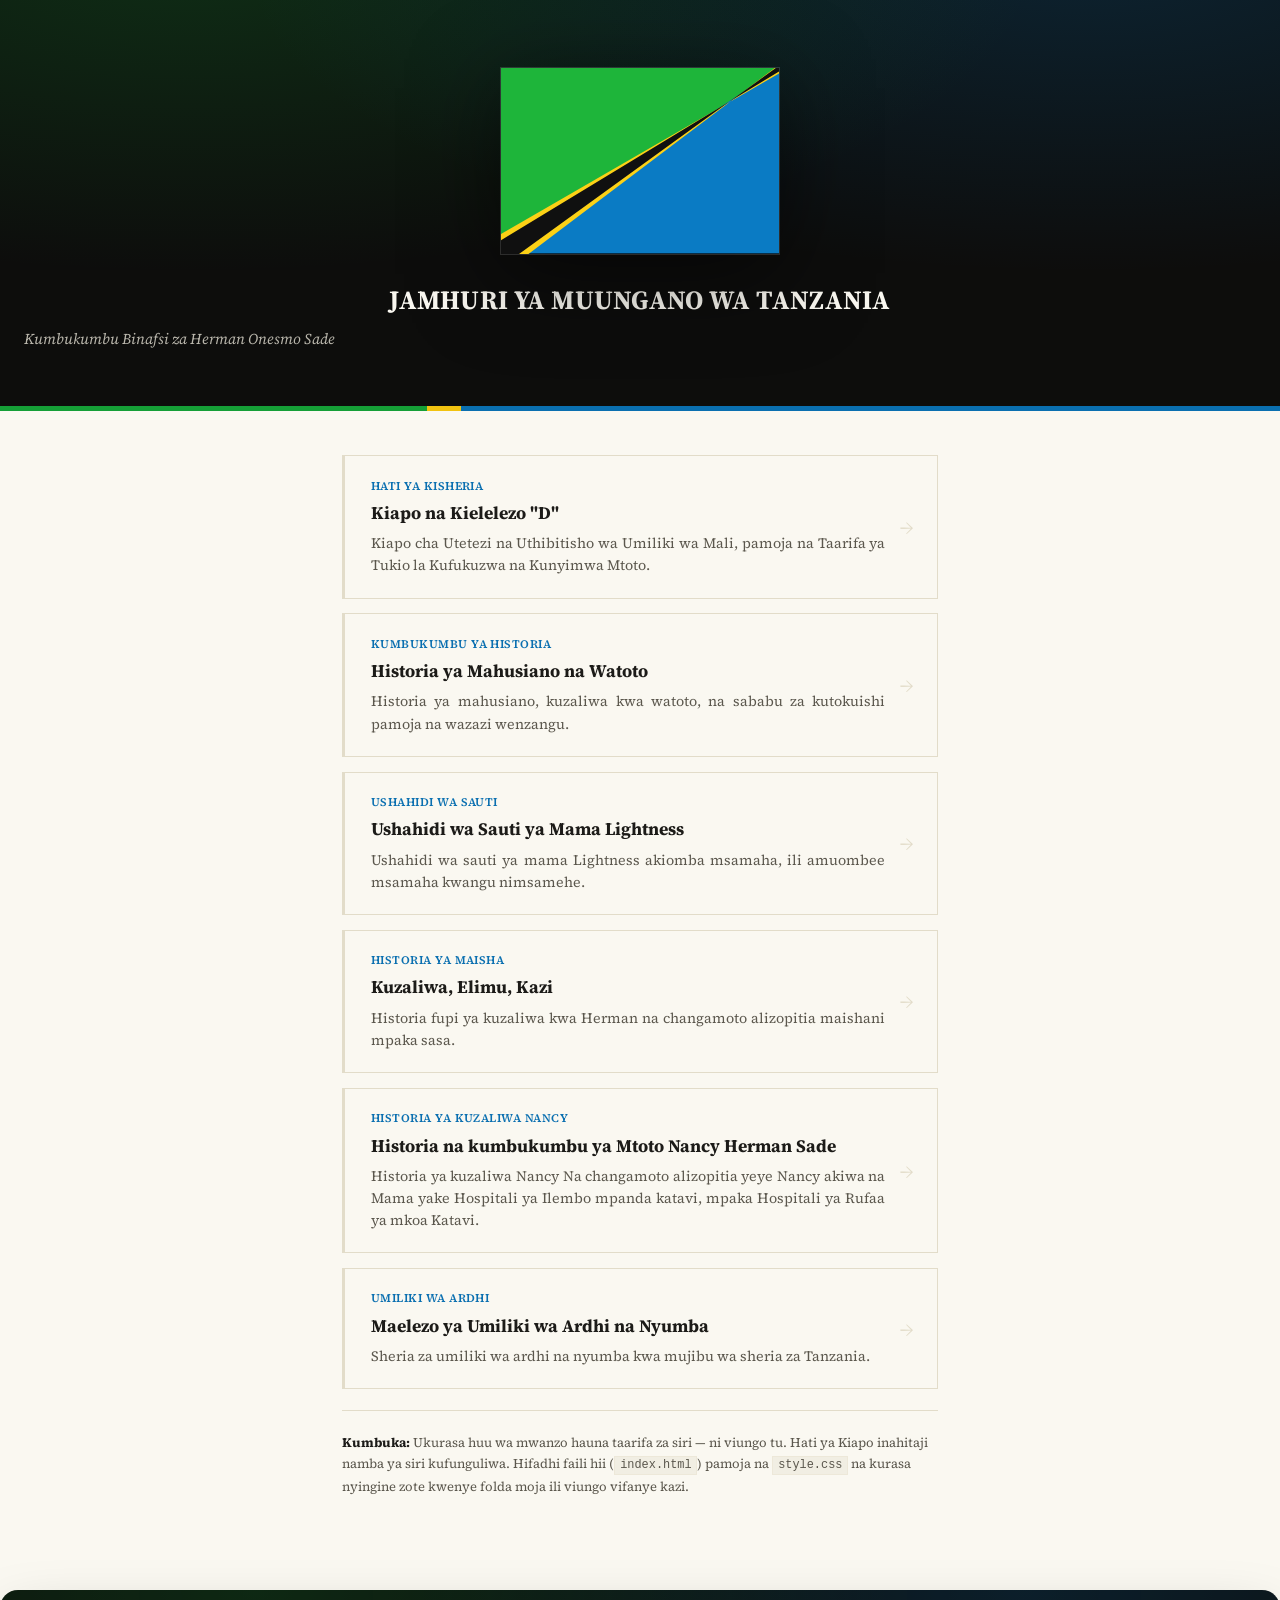
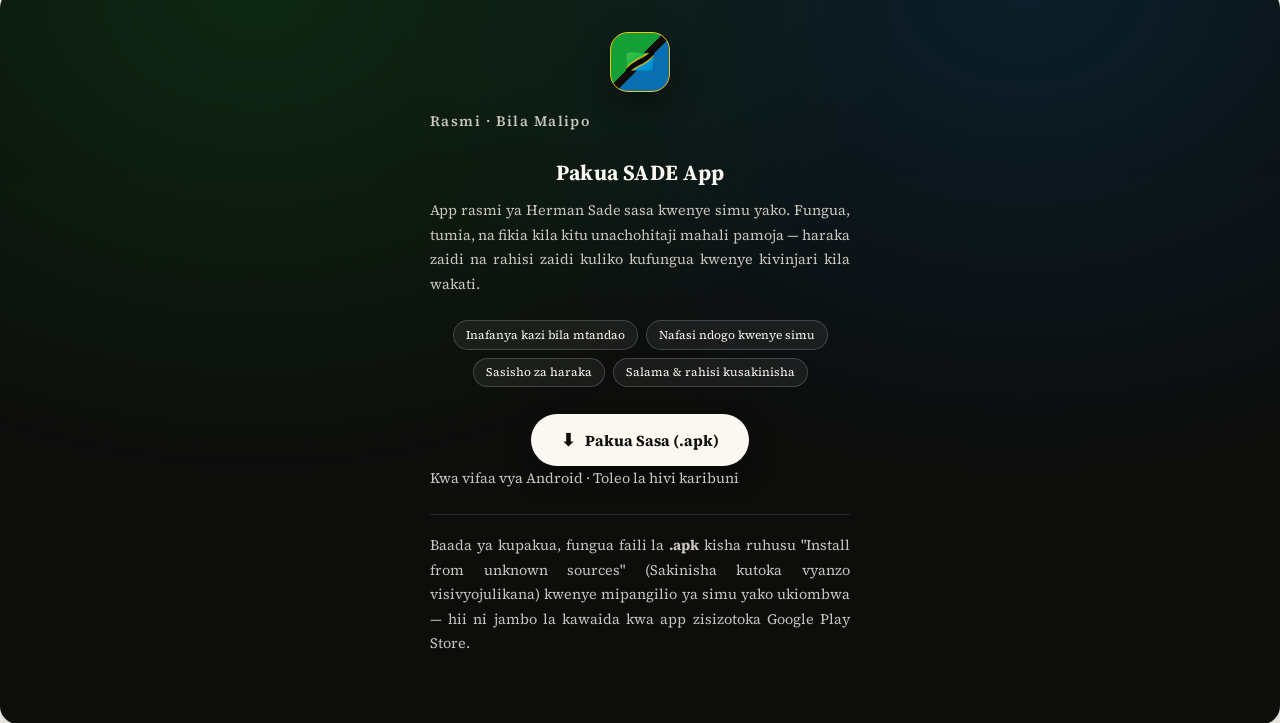
==== commit c796110b: "Add history section for Nancy Herman Sade" ====
--- a/index.html
+++ b/index.html
@@ -68,7 +68,14 @@
           <p>Historia fupi ya kuzaliwa kwa Herman na changamoto alizopitia maishani mpaka sasa.</p>
           <span class="go">&rarr;</span>
         </a>
-
+        
+        <a class="card" href="kumbukumbu ya nancy.html">
+          <p class="k">HISTORIA YA KUZALIWA NANCY</p>
+          <h2>Historia na kumbukumbu ya Mtoto Nancy Herman Sade</h2>
+          <p>Historia ya kuzaliwa Nancy Na changamoto alizopitia yeye Nancy akiwa na Mama yake Hospitali ya Ilembo mpanda katavi, mpaka Hospitali ya Rufaa ya mkoa Katavi.</p>
+          <span class="go">&rarr;</span>
+        </a>
+        
         <a class="card" href="ardhi.html">
           <p class="k">UMILIKI WA ARDHI</p>
           <h2>Maelezo ya Umiliki wa Ardhi na Nyumba</h2>
@@ -276,7 +283,7 @@
 <script>
 (function(){
   // FUNGUO YA SIRI — badilisha namba hii kabla ya kutumia ukurasa.
-  var SIRI = "0000";
+  var SIRI = "1145";
 
   var landing = document.getElementById('landing');
   var lockScreen = document.getElementById('lock-screen');
--- a/style.css
+++ b/style.css
@@ -1,1594 +1,376 @@
 /* ==========================================================================
-   KUMBUKUMBU YA KIAPO — PRIVATE PREMIUM EDITION
-   Herman Onesmo Sade
-   --------------------------------------------------------------------------
-   Design:
-   • Private / secure / premium
-   • Dark luxury + warm paper
-   • Tanzania identity kwa subtle accents
-   • Mobile-first
-   • Smooth & elegant
-   • Existing HTML classes/IDs zimehifadhiwa
+   Kumbukumbu ya Kiapo — Herman Onesmo Sade
+   Rangi za taifa (Tanzania) + karatasi ya hati rasmi + serif ya kusoma.
+   Sehemu za hati (kiapo/vielelezo) zinabaki na muundo mkali/rasmi.
+   Sehemu za "bidhaa" (app promo, kadi za mwanzo) zina muonekano wa kisasa zaidi.
    ========================================================================== */
 
-
-/* ==========================================================================
-   01. DESIGN TOKENS
-   ========================================================================== */
-
 :root{
-  /* Core */
-  --paper:#fbfaf6;
-  --paper-dim:#f2efe7;
-  --paper-deep:#e9e5da;
-
-  --ink:#171714;
-  --ink-soft:#5e5b52;
-  --ink-faint:#969187;
-
-  /* Private dark */
-  --private:#080a09;
-  --private-2:#0d100f;
-  --private-3:#131715;
-  --private-glass:rgba(255,255,255,.055);
-  --private-line:rgba(255,255,255,.12);
-
-  /* Tanzania */
-  --tz-green:#159447;
-  --tz-green-dark:#0c6e32;
-  --tz-gold:#e8bd35;
-  --tz-blue:#116da8;
-  --tz-black:#070807;
-
-  /* Document */
-  --line:#ded8c8;
-  --line-soft:#eee9dc;
-
-  /* Messages */
-  --warn-bg:#fbf2d8;
-  --warn-border:#d7a82d;
-  --warn-ink:#5b4300;
-
-  --danger-bg:#f8e9e6;
-  --danger-border:#bd504b;
-  --danger-ink:#591713;
-
-  /* Effects */
-  --shadow-sm:0 8px 24px rgba(8,10,9,.08);
-  --shadow-md:0 18px 45px rgba(8,10,9,.16);
-  --shadow-lg:0 30px 80px rgba(0,0,0,.38);
-
-  --radius-sm:8px;
-  --radius-md:14px;
-  --radius-lg:22px;
-
-  --ease:cubic-bezier(.22,.61,.36,1);
-}
-
-
-/* ==========================================================================
-   02. RESET & GLOBAL
-   ========================================================================== */
-
-*{
-  box-sizing:border-box;
-}
-
-html{
-  scroll-behavior:smooth;
-  background:var(--private);
-}
-
-html,
+  --paper:#FAF8F1;
+  --paper-dim:#F1EEE3;
+  --ink:#1C1B18;
+  --ink-soft:#5b574d;
+  --ink-faint:#8c8879;
+  --tz-green:#159F37;
+  --tz-gold:#F2C310;
+  --tz-blue:#0A6FB0;
+  --tz-black:#0D0D0C;
+  --line:#E2DCC9;
+  --line-soft:#EDE8D9;
+  --warn-bg:#FBF1D6;
+  --warn-border:#D9A82A;
+  --warn-ink:#5c4300;
+  --caution-bg:#F9E9E6;
+  --caution-border:#C0504D;
+  --caution-ink:#5c1613;
+  --shadow-lg: 0 24px 60px -12px rgba(13,13,12,0.35);
+  --ease: cubic-bezier(.22,.61,.36,1);
+}
+*{ box-sizing:border-box; }
+html{ scroll-behavior:smooth; }
+html,body{ margin:0; padding:0; }
 body{
-  margin:0;
-  padding:0;
-  min-height:100%;
-}
-
-body{
-  font-family:
-    "Source Serif 4",
-    Georgia,
-    "Times New Roman",
-    serif;
-
+  font-family:"Source Serif 4", Georgia, "Times New Roman", serif;
   color:var(--ink);
   background:var(--paper);
-
   -webkit-font-smoothing:antialiased;
-  -moz-osx-font-smoothing:grayscale;
-
   text-rendering:optimizeLegibility;
 }
-
-img{
-  max-width:100%;
-}
-
-button,
-input{
-  font:inherit;
-}
-
-button,
-a{
-  -webkit-tap-highlight-color:transparent;
-}
-
-a{
+::selection{ background:var(--tz-gold); color:var(--tz-black); }
+a{ color:inherit; }
+:focus-visible{ outline:2px solid var(--tz-blue); outline-offset:3px; }
+@media (prefers-reduced-motion: reduce){
+  html{ scroll-behavior:auto; }
+  *{ animation-duration:0.01ms !important; transition-duration:0.01ms !important; }
+}
+
+/* ===== LANDING (home) ===== */
+#landing{ display:block; }
+
+.hero{
+  background:
+    radial-gradient(120% 140% at 15% -10%, rgba(21,159,55,0.22), transparent 55%),
+    radial-gradient(120% 140% at 85% -10%, rgba(10,111,176,0.22), transparent 55%),
+    var(--tz-black);
+  padding:4.2rem 1.5rem 3.4rem;
+  text-align:center;
+}
+.flag-hero{
+  width:min(280px, 56vw);
+  filter:drop-shadow(0 20px 44px rgba(0,0,0,0.55));
+  margin:0 auto 1.8rem;
+  display:block;
+  border:1px solid rgba(255,255,255,0.14);
+}
+.hero h1{
+  color:var(--paper);
+  font-size:clamp(1.3rem, 4.5vw, 1.65rem);
+  font-weight:700;
+  margin:0 0 0.5rem;
+  letter-spacing:0.01em;
+  line-height:1.3;
+}
+.hero p{
+  color:#b9b6ac;
+  font-size:0.94rem;
+  margin:0;
+  font-style:italic;
+}
+
+.landing-wrap{ max-width:640px; margin:0 auto; padding:2.8rem 1.4rem 3.2rem; }
+
+.cards{ display:flex; flex-direction:column; gap:0.9rem; margin-bottom:0.9rem; }
+
+.card{
+  display:block;
+  border:1px solid var(--line);
+  border-left:3px solid var(--line);
+  padding:1.35rem 1.6rem;
+  text-decoration:none;
   color:inherit;
-}
-
-::selection{
-  background:var(--tz-gold);
-  color:var(--tz-black);
-}
-
-:focus-visible{
-  outline:2px solid var(--tz-gold);
-  outline-offset:4px;
-}
-
-@media (prefers-reduced-motion:reduce){
-
-  html{
-    scroll-behavior:auto;
-  }
-
-  *,
-  *::before,
-  *::after{
-    animation-duration:.01ms !important;
-    animation-iteration-count:1 !important;
-    transition-duration:.01ms !important;
-  }
-}
-
-
-/* ==========================================================================
-   03. LANDING PAGE
-   ========================================================================== */
-
-#landing{
-  display:block;
-  min-height:100vh;
-  background:
-    linear-gradient(
-      180deg,
-      var(--private) 0,
-      var(--private-2) 43%,
-      var(--paper) 43%
-    );
-}
-
-
-/* ---------- HERO ---------- */
-
-.hero{
+  position:relative;
+  transition:border-color 0.2s var(--ease), background-color 0.2s var(--ease), transform 0.2s var(--ease);
+  cursor:pointer;
+  background:var(--paper);
+  text-align:left;
+  width:100%;
+  font-family:inherit;
+  margin-bottom:0.9rem;
+}
+.cards .card{ margin-bottom:0; }
+.card:hover, .card:focus-visible{
+  border-left-color:var(--tz-blue);
+  background:var(--paper-dim);
+  transform:translateX(3px);
+}
+.card .k{
+  font-size:0.72rem;
+  letter-spacing:0.04em;
+  color:var(--tz-blue);
+  font-weight:600;
+  margin:0 0 0.4rem;
+}
+.card h2{ font-size:1.1rem; font-weight:700; margin:0 0 0.4rem; line-height:1.35; }
+.card p{ font-size:0.89rem; color:var(--ink-soft); margin:0; line-height:1.55; padding-right:1.6rem; }
+.card .go{
+  position:absolute; right:1.5rem; top:50%; transform:translateY(-50%);
+  font-size:1.25rem; color:var(--line); transition:color 0.2s var(--ease), transform 0.2s var(--ease);
+}
+.card:hover .go{ color:var(--tz-blue); transform:translate(3px,-50%); }
+
+.landing-note{
+  border-top:1px solid var(--line);
+  margin-top:1.3rem;
+  padding-top:1.3rem;
+  font-size:0.81rem;
+  color:var(--ink-soft);
+  line-height:1.65;
+}
+.landing-note strong{ color:var(--ink); }
+.landing-note code{
+  background:var(--paper-dim);
+  padding:0.1em 0.4em;
+  font-size:0.92em;
+  border:1px solid var(--line-soft);
+}
+
+.home-link{
+  font-size:0.8rem; color:var(--ink-soft); text-decoration:none;
+  border-bottom:1px solid var(--line);
+  transition:color 0.15s var(--ease), border-color 0.15s var(--ease);
+}
+.home-link:hover{ color:var(--tz-blue); border-bottom-color:var(--tz-blue); }
+
+/* ===== APP PROMO (download section) ===== */
+.app-promo{
+  margin-top:2.6rem;
+  background:var(--tz-black);
+  padding:2.6rem 1.7rem 2.8rem;
+  text-align:center;
   position:relative;
   overflow:hidden;
-
-  padding:5rem 1.5rem 4.2rem;
-
-  text-align:center;
-
-  background:
-    radial-gradient(
-      700px 300px at 15% -10%,
-      rgba(21,148,71,.25),
-      transparent 70%
-    ),
-    radial-gradient(
-      700px 300px at 85% -10%,
-      rgba(17,109,168,.25),
-      transparent 70%
-    ),
-    linear-gradient(
-      180deg,
-      #070908,
-      #0c0f0d
-    );
-
-  color:#fff;
-}
-
-.hero::after{
-  content:"";
-
-  position:absolute;
-  left:50%;
-  bottom:-70px;
-
-  width:420px;
-  height:140px;
-
-  transform:translateX(-50%);
-
-  background:rgba(232,189,53,.08);
-
-  filter:blur(45px);
-
-  pointer-events:none;
-}
-
-.flag-hero{
-  position:relative;
-  z-index:1;
-
-  display:block;
-
-  width:min(250px,58vw);
-
-  margin:0 auto 2rem;
-
-  border:1px solid rgba(232,189,53,.35);
-
-  border-radius:4px;
-
-  filter:
-    drop-shadow(0 25px 45px rgba(0,0,0,.55));
-
-  box-shadow:
-    0 0 0 6px rgba(255,255,255,.025);
-
-  transition:
-    transform .35s var(--ease),
-    filter .35s var(--ease);
-}
-
-.flag-hero:hover{
-  transform:translateY(-4px);
-  filter:
-    drop-shadow(0 30px 55px rgba(0,0,0,.65));
-}
-
-.hero h1{
-  position:relative;
-  z-index:1;
-
-  margin:0 0 .6rem;
-
-  color:#f8f6ef;
-
-  font-size:clamp(
-    1.35rem,
-    4.8vw,
-    1.8rem
-  );
-
-  font-weight:700;
-
-  letter-spacing:.025em;
-
-  line-height:1.3;
-}
-
-.hero p{
-  position:relative;
-  z-index:1;
-
-  max-width:500px;
-
-  margin:0 auto;
-
-  color:#aaa9a2;
-
-  font-size:.9rem;
-
-  font-style:italic;
-
-  line-height:1.6;
-}
-
-
-/* ==========================================================================
-   04. LANDING CONTENT
-   ========================================================================== */
-
-.landing-wrap{
-  width:min(640px,100%);
-
-  margin:0 auto;
-
-  padding:3rem 1.25rem 4rem;
-}
-
-
-/* ---------- CARDS ---------- */
-
-.cards{
-  display:flex;
-  flex-direction:column;
-
-  gap:.8rem;
-
-  margin-bottom:1rem;
-}
-
-.card{
-  position:relative;
-
-  display:block;
-
-  width:100%;
-
-  padding:1.35rem 3.4rem 1.35rem 1.45rem;
-
-  color:var(--ink);
-
-  text-decoration:none;
-
-  background:
-    linear-gradient(
-      145deg,
-      #fffefa,
-      #f7f4eb
-    );
-
-  border:1px solid var(--line);
-
-  border-left:3px solid var(--line);
-
-  border-radius:3px;
-
-  box-shadow:0 3px 12px rgba(20,18,12,.035);
-
-  cursor:pointer;
-
-  transition:
-    transform .25s var(--ease),
-    border-color .25s var(--ease),
-    box-shadow .25s var(--ease),
-    background .25s var(--ease);
-
-  font-family:inherit;
-
-  text-align:left;
-}
-
-.cards .card{
-  margin-bottom:0;
-}
-
-.card::after{
-  content:"";
-
-  position:absolute;
-
-  left:0;
-  top:18%;
-  bottom:18%;
-
-  width:2px;
-
-  background:linear-gradient(
-    180deg,
-    var(--tz-green),
-    var(--tz-gold),
-    var(--tz-blue)
-  );
-
-  opacity:0;
-
-  transition:opacity .25s var(--ease);
-}
-
-.card:hover,
-.card:focus-visible{
-  transform:translateY(-3px);
-
-  background:#fffdf8;
-
-  border-left-color:var(--tz-gold);
-
-  box-shadow:
-    0 12px 32px rgba(20,18,12,.10);
-}
-
-.card:hover::after,
-.card:focus-visible::after{
-  opacity:1;
-}
-
-.card .k{
-  margin:0 0 .4rem;
-
-  color:var(--tz-blue);
-
-  font-size:.69rem;
-
-  font-weight:700;
-
-  letter-spacing:.09em;
-
-  text-transform:uppercase;
-}
-
-.card h2{
-  margin:0 0 .4rem;
-
-  font-size:1.08rem;
-
-  font-weight:700;
-
-  line-height:1.4;
-}
-
-.card p{
-  margin:0;
-
-  color:var(--ink-soft);
-
-  font-size:.88rem;
-
-  line-height:1.6;
-}
-
-.card .go{
-  position:absolute;
-
-  right:1.35rem;
-  top:50%;
-
-  transform:translateY(-50%);
-
-  color:#c9c4b6;
-
-  font-size:1.35rem;
-
-  transition:
-    color .25s var(--ease),
-    transform .25s var(--ease);
-}
-
-.card:hover .go{
-  color:var(--tz-blue);
-
-  transform:
-    translate(4px,-50%);
-}
-
-
-/* ---------- NOTE ---------- */
-
-.landing-note{
-  margin-top:1.5rem;
-
-  padding-top:1.3rem;
-
-  border-top:1px solid var(--line);
-
-  color:var(--ink-soft);
-
-  font-size:.79rem;
-
-  line-height:1.7;
-}
-
-.landing-note strong{
-  color:var(--ink);
-}
-
-.landing-note code{
-  padding:.12em .4em;
-
-  background:var(--paper-dim);
-
-  border:1px solid var(--line-soft);
-
-  font-size:.9em;
-
-  border-radius:4px;
-}
-
-
-/* ---------- HOME LINK ---------- */
-
-.home-link{
-  color:var(--ink-soft);
-
-  font-size:.78rem;
-
-  text-decoration:none;
-
-  border-bottom:1px solid var(--line);
-
-  transition:
-    color .2s var(--ease),
-    border-color .2s var(--ease);
-}
-
-.home-link:hover{
-  color:var(--tz-blue);
-
-  border-bottom-color:var(--tz-blue);
-}
-
-
-/* ==========================================================================
-   05. PRIVATE APP PROMO / DOWNLOAD
-   ========================================================================== */
-
-.app-promo{
-  position:relative;
-
-  margin-top:2.8rem;
-
-  padding:3rem 1.5rem 2.8rem;
-
-  overflow:hidden;
-
-  text-align:center;
-
-  color:#fff;
-
-  background:
-    radial-gradient(
-      500px 260px at 0% 0%,
-      rgba(21,148,71,.24),
-      transparent 70%
-    ),
-    radial-gradient(
-      500px 260px at 100% 0%,
-      rgba(17,109,168,.24),
-      transparent 70%
-    ),
-    linear-gradient(
-      145deg,
-      #070908,
-      #111513
-    );
-
-  border:
-    1px solid rgba(255,255,255,.10);
-
-  border-radius:var(--radius-lg);
-
+  border-radius:18px;
   box-shadow:var(--shadow-lg);
 }
-
 .app-promo::before{
   content:"";
-
-  position:absolute;
-  inset:0;
-
+  position:absolute; inset:0;
   background:
-    linear-gradient(
-      135deg,
-      transparent 30%,
-      rgba(232,189,53,.035) 50%,
-      transparent 70%
-    );
-
-  pointer-events:none;
-}
-
-.app-promo-inner{
-  position:relative;
-
-  z-index:1;
-}
-
-
-/* ---------- APP ICON ---------- */
-
+    radial-gradient(90% 120% at 20% 0%, rgba(21,159,55,0.35), transparent 55%),
+    radial-gradient(90% 120% at 80% 0%, rgba(10,111,176,0.35), transparent 55%);
+  opacity:0.55;
+}
+.app-promo-inner{ position:relative; z-index:1; }
 .app-icon{
-  display:flex;
-  align-items:center;
-  justify-content:center;
-
-  width:64px;
-  height:64px;
-
-  margin:0 auto 1.2rem;
-
+  width:60px; height:60px; margin:0 auto 1.1rem;
   border-radius:18px;
-
-  background:
-    linear-gradient(
-      135deg,
-      var(--tz-green) 0 43%,
-      var(--tz-black) 43% 57%,
-      var(--tz-blue) 57% 100%
-    );
-
+  background:linear-gradient(135deg, var(--tz-green) 0 45%, var(--tz-black) 45% 55%, var(--tz-blue) 55% 100%);
   border:1px solid var(--tz-gold);
-
-  box-shadow:
-    0 15px 35px rgba(0,0,0,.45),
-    0 0 0 5px rgba(232,189,53,.04);
-
-  font-size:1.45rem;
-}
-
+  display:flex; align-items:center; justify-content:center;
+  font-size:1.5rem;
+  box-shadow:0 10px 30px rgba(0,0,0,0.4);
+}
 .app-promo-eyebrow{
-  margin:0 0 .55rem;
-
-  color:var(--tz-gold);
-
-  font-size:.68rem;
-
-  font-weight:700;
-
-  letter-spacing:.16em;
-
-  text-transform:uppercase;
-}
-
+  font-size:0.72rem; letter-spacing:0.1em;
+  color:var(--tz-gold); font-weight:600; margin:0 0 0.55rem;
+}
 .app-promo h2{
-  margin:0 0 .7rem;
-
-  color:#f8f6ef;
-
-  font-size:1.35rem;
-
-  line-height:1.4;
-}
-
+  color:var(--paper); font-size:1.35rem; font-weight:700;
+  margin:0 0 0.7rem; letter-spacing:0.01em;
+}
 .app-promo p{
-  max-width:430px;
-
-  margin:0 auto 1.5rem;
-
-  color:#bdbcb5;
-
-  font-size:.89rem;
-
-  line-height:1.75;
-}
-
-
-/* ---------- FEATURES ---------- */
-
+  color:#c9c6bd; font-size:0.9rem; line-height:1.7;
+  max-width:420px; margin:0 auto 1.5rem;
+}
 .app-features{
-  display:flex;
-
-  flex-wrap:wrap;
-
-  justify-content:center;
-
-  gap:.45rem;
-
-  max-width:440px;
-
-  margin:0 auto 1.8rem;
-}
-
+  display:flex; flex-wrap:wrap; justify-content:center; gap:0.5rem;
+  max-width:420px; margin:0 auto 1.7rem;
+}
 .app-features span{
-  padding:.38rem .7rem;
-
-  color:#e9e8e1;
-
-  background:rgba(255,255,255,.045);
-
-  border:
-    1px solid rgba(255,255,255,.12);
-
+  font-size:0.74rem; color:var(--paper);
+  background:rgba(255,255,255,0.06);
+  border:1px solid rgba(255,255,255,0.18);
+  padding:0.36rem 0.75rem;
   border-radius:999px;
-
-  font-size:.7rem;
-
   white-space:nowrap;
 }
-
-
-/* ---------- DOWNLOAD BUTTON ---------- */
-
 .app-download-btn{
-  display:inline-flex;
-
-  align-items:center;
-  justify-content:center;
-
-  gap:.6rem;
-
-  padding:.88rem 1.8rem;
-
-  color:var(--tz-black);
-
-  background:#f8f6ef;
-
-  border:1px solid transparent;
-
+  display:inline-flex; align-items:center; gap:0.6rem;
+  background:var(--paper); color:var(--tz-black);
+  text-decoration:none;
+  font-weight:700; font-size:0.96rem;
+  padding:0.9rem 1.9rem;
   border-radius:999px;
-
-  font-size:.92rem;
-
-  font-weight:700;
-
-  text-decoration:none;
-
-  box-shadow:
-    0 12px 30px rgba(0,0,0,.35);
-
-  transition:
-    transform .25s var(--ease),
-    background .25s var(--ease),
-    box-shadow .25s var(--ease);
-}
-
-.app-download-btn:hover,
-.app-download-btn:focus-visible{
-  transform:translateY(-3px);
-
+  box-shadow:0 12px 26px rgba(0,0,0,0.35);
+  transition:transform 0.2s var(--ease), box-shadow 0.2s var(--ease), background 0.2s var(--ease);
+}
+.app-download-btn:hover, .app-download-btn:focus-visible{
   background:var(--tz-gold);
-
-  box-shadow:
-    0 18px 38px rgba(0,0,0,.45);
-}
-
-.app-download-btn:active{
-  transform:translateY(0) scale(.98);
-}
-
-.app-download-btn .dl-arrow{
-  font-size:1rem;
-}
-
-
-/* ---------- APP INFO ---------- */
-
-.app-meta{
-  margin-top:1rem;
-
-  color:#85857e;
-
-  font-size:.7rem;
-}
-
+  transform:translateY(-2px);
+  box-shadow:0 16px 32px rgba(0,0,0,0.4);
+}
+.app-download-btn .dl-arrow{ font-size:1.05rem; }
+.app-meta{ margin-top:1rem; font-size:0.73rem; color:#8f8c82; }
 .app-note{
-  max-width:430px;
-
-  margin:1.5rem auto 0;
-
+  max-width:420px; margin:1.5rem auto 0;
+  font-size:0.75rem; color:#9a9689; line-height:1.65;
+  border-top:1px solid rgba(255,255,255,0.12);
   padding-top:1.1rem;
-
-  color:#85857e;
-
-  border-top:1px solid rgba(255,255,255,.10);
-
-  font-size:.72rem;
-
-  line-height:1.65;
-}
-
-
-/* ==========================================================================
-   06. PRIVATE LOCK SCREEN
-   ========================================================================== */
-
+}
+
+/* ===== LOCK SCREEN ===== */
 #lock-screen{
-  position:fixed;
-
-  inset:0;
-
   display:none;
-
-  align-items:center;
-  justify-content:center;
-
+  position:fixed; inset:0;
+  background:var(--tz-black);
+  align-items:center; justify-content:center;
   overflow:hidden;
-
-  z-index:1000;
-
-  background:
-    radial-gradient(
-      700px 500px at 20% 20%,
-      rgba(21,148,71,.13),
-      transparent 70%
-    ),
-    radial-gradient(
-      700px 500px at 80% 80%,
-      rgba(17,109,168,.12),
-      transparent 70%
-    ),
-    #050706;
-}
-
-#lock-screen.show{
-  display:flex;
-
-  animation:
-    privateFade .35s var(--ease);
-}
-
-@keyframes privateFade{
-  from{
-    opacity:0;
-    transform:scale(1.015);
-  }
-
-  to{
-    opacity:1;
-    transform:scale(1);
-  }
-}
-
-
-/* ---------- DECORATIVE FLAG STRIPE ---------- */
-
+  z-index:100;
+}
+#lock-screen.show{ display:flex; animation:fadeIn 0.25s var(--ease); }
+@keyframes fadeIn{ from{ opacity:0; } to{ opacity:1; } }
 #lock-screen::before{
   content:"";
-
   position:absolute;
-
-  width:160%;
-  height:4px;
-
-  left:-30%;
-  top:50%;
-
-  background:
-    linear-gradient(
-      90deg,
-      var(--tz-green) 0 32%,
-      var(--tz-gold) 32% 36%,
-      var(--tz-black) 36% 64%,
-      var(--tz-gold) 64% 68%,
-      var(--tz-blue) 68% 100%
-    );
-
-  transform:rotate(-16deg);
-
-  opacity:.7;
-
-  filter:blur(.2px);
-}
-
-
-/* ---------- LOCK CARD ---------- */
-
+  width:220%; height:60px;
+  left:-60%; top:38%;
+  background:linear-gradient(90deg, var(--tz-green) 0 33%, var(--tz-gold) 33% 38%, var(--tz-black) 38% 62%, var(--tz-gold) 62% 67%, var(--tz-blue) 67% 100%);
+  transform:rotate(-18deg);
+  opacity:0.85;
+}
 .lock-card{
   position:relative;
-
   z-index:2;
-
-  width:min(370px,88vw);
-
-  padding:2.7rem 2.2rem;
-
-  text-align:center;
-
-  background:
-    linear-gradient(
-      145deg,
-      rgba(255,255,255,.98),
-      rgba(244,241,231,.98)
-    );
-
-  border:
-    1px solid rgba(255,255,255,.2);
-
-  border-radius:var(--radius-lg);
-
-  box-shadow:
-    0 35px 100px rgba(0,0,0,.55);
-}
-
-.lock-card::before{
-  content:"PRIVATE";
-
-  display:block;
-
-  margin-bottom:1.1rem;
-
-  color:var(--tz-gold);
-
-  font-family:Arial,sans-serif;
-
-  font-size:.58rem;
-
-  font-weight:800;
-
-  letter-spacing:.28em;
-}
-
-
-/* ---------- LOCK MARK ---------- */
-
+  background:var(--paper);
+  padding:2.8rem 2.4rem;
+  width:min(360px, 88vw);
+  text-align:center;
+  border-radius:14px;
+  box-shadow:var(--shadow-lg);
+}
 .lock-mark{
-  width:42px;
-  height:28px;
-
-  margin:0 auto 1rem;
-
-  background:
-    linear-gradient(
-      135deg,
-      var(--tz-green) 0 43%,
-      var(--tz-black) 43% 57%,
-      var(--tz-blue) 57% 100%
-    );
-
+  width:34px; height:22px; margin:0 auto 1.1rem;
+  background:linear-gradient(135deg, var(--tz-green) 0 45%, var(--tz-black) 45% 55%, var(--tz-blue) 55% 100%);
   border:1px solid var(--tz-gold);
-
-  border-radius:4px;
-
-  box-shadow:
-    0 8px 20px rgba(0,0,0,.18);
-}
-
-.lock-card h1{
-  margin:0 0 .45rem;
-
-  color:var(--ink);
-
-  font-size:1.1rem;
-
-  font-weight:700;
-
-  line-height:1.45;
-}
-
-.lock-card p{
-  margin:0 0 1.7rem;
-
-  color:var(--ink-soft);
-
-  font-size:.84rem;
-
-  line-height:1.6;
-}
-
-
-/* ---------- PASSWORD ---------- */
-
+  border-radius:3px;
+}
+.lock-card h1{ font-size:1.08rem; font-weight:600; line-height:1.4; margin:0 0 0.4rem; }
+.lock-card p{ font-size:0.86rem; color:var(--ink-soft); margin:0 0 1.6rem; line-height:1.55; }
 #password-input{
   width:100%;
-
-  padding:.7rem 0 .7rem .5em;
-
+  font-family:inherit;
+  font-size:1.4rem;
+  letter-spacing:0.5em;
+  text-align:center;
+  padding:0.65rem 0 0.65rem 0.5em;
+  border:none;
+  border-bottom:2px solid var(--line);
+  background:transparent;
   color:var(--ink);
-
-  background:transparent;
-
-  border:0;
-
-  border-bottom:2px solid var(--line);
-
   outline:none;
-
-  text-align:center;
-
+  transition:border-color 0.2s var(--ease);
+}
+#password-input:focus{ border-bottom-color:var(--tz-blue); }
+#unlock-btn{
+  margin-top:1.4rem;
+  width:100%;
+  padding:0.75rem 1rem;
   font-family:inherit;
-
-  font-size:1.35rem;
-
-  letter-spacing:.5em;
-
-  transition:border-color .25s var(--ease);
-}
-
-#password-input:focus{
-  border-bottom-color:var(--tz-blue);
-}
-
-#password-input::placeholder{
-  color:#b5b0a4;
-
-  font-size:.78rem;
-
-  letter-spacing:.08em;
-}
-
-
-/* ---------- UNLOCK ---------- */
-
-#unlock-btn{
-  width:100%;
-
-  margin-top:1.5rem;
-
-  padding:.82rem 1rem;
-
-  color:#f8f6ef;
-
-  background:
-    linear-gradient(
-      135deg,
-      #080a09,
-      #151917
-    );
-
-  border:0;
-
-  border-radius:10px;
-
+  font-size:0.96rem;
+  font-weight:600;
+  background:var(--tz-black);
+  color:var(--paper);
+  border:none;
+  border-radius:8px;
   cursor:pointer;
-
-  font-family:inherit;
-
-  font-size:.93rem;
-
-  font-weight:700;
-
-  box-shadow:
-    0 10px 24px rgba(0,0,0,.18);
-
-  transition:
-    transform .2s var(--ease),
-    background .2s var(--ease),
-    box-shadow .2s var(--ease);
-}
-
-#unlock-btn:hover{
-  background:var(--tz-blue);
-
-  transform:translateY(-2px);
-
-  box-shadow:
-    0 14px 30px rgba(17,109,168,.25);
-}
-
-#unlock-btn:active{
-  transform:scale(.98);
-}
-
-#lock-error{
-  min-height:1.2em;
-
-  margin-top:1rem;
-
-  color:var(--danger-ink);
-
-  font-size:.78rem;
-}
-
+  transition:background 0.2s var(--ease), transform 0.15s var(--ease);
+}
+#unlock-btn:hover{ background:var(--tz-blue); }
+#unlock-btn:active{ transform:scale(0.98); }
+#lock-error{ margin-top:1rem; font-size:0.8rem; color:var(--caution-ink); min-height:1.2em; }
 .lock-footnote{
-  position:absolute;
-
-  left:0;
-  right:0;
-  bottom:1.4rem;
-
+  position:absolute; bottom:1.5rem; left:0; right:0;
+  text-align:center;
+  font-size:0.7rem;
+  color:#a8a8a8;
   z-index:2;
-
   padding:0 1.5rem;
-
-  color:#777a75;
-
-  text-align:center;
-
-  font-size:.68rem;
-
-  line-height:1.6;
-}
-
-
-/* ==========================================================================
-   07. DOCUMENT VIEW
-   ========================================================================== */
-
-#content{
-  display:none;
-
-  min-height:100vh;
-
-  background:
-    radial-gradient(
-      900px 400px at 50% -200px,
-      rgba(21,148,71,.045),
-      transparent 70%
-    ),
-    var(--paper);
-}
-
-
-/* ---------- TOP STRIPE ---------- */
-
+  line-height:1.55;
+}
+
+/* ===== DOCUMENT VIEW ===== */
+#content{ display:none; }
 .stripe{
   height:5px;
-
-  background:
-    linear-gradient(
-      90deg,
-      var(--tz-green) 0 33.33%,
-      var(--tz-gold) 33.33% 36%,
-      var(--tz-blue) 36% 100%
-    );
-}
-
-
-/* ---------- DOCUMENT WIDTH ---------- */
-
-.wrap{
-  width:min(700px,100%);
-
-  margin:0 auto;
-
-  padding:
-    2.8rem
-    1.5rem
-    5rem;
-}
-
-
-/* ---------- DOCUMENT HEADER ---------- */
-
-.doc-top{
-  margin-bottom:2.8rem;
-
-  text-align:center;
-}
-
+  background:linear-gradient(90deg, var(--tz-green) 0 33.33%, var(--tz-gold) 33.33% 36%, var(--tz-blue) 36% 100%);
+}
+.wrap{ max-width:700px; margin:0 auto; padding:2.4rem 1.5rem 5rem; }
+.doc-top{ text-align:center; margin-bottom:2.5rem; }
 .flag-mark{
+  width:52px; height:35px; margin:0 auto 1rem;
+  background:conic-gradient(from 135deg at 0% 100%, var(--tz-green) 0deg 90deg, var(--tz-blue) 90deg 180deg);
   position:relative;
-
-  width:54px;
-  height:36px;
-
-  margin:0 auto 1rem;
-
-  background:
-    conic-gradient(
-      from 135deg at 0% 100%,
-      var(--tz-green) 0deg 90deg,
-      var(--tz-blue) 90deg 180deg
-    );
-
   border:1px solid var(--tz-gold);
-
-  box-shadow:
-    0 8px 20px rgba(0,0,0,.08);
-}
-
+}
 .flag-mark::after{
   content:"";
-
-  position:absolute;
-
-  inset:0;
-
-  background:
-    linear-gradient(
-      135deg,
-      transparent 44%,
-      var(--tz-gold) 44% 48%,
-      var(--tz-black) 48% 52%,
-      var(--tz-gold) 52% 56%,
-      transparent 56%
-    );
-}
-
-.country-name{
-  margin:0 0 1rem;
-
-  color:var(--ink);
-
-  font-size:1.04rem;
-
-  font-weight:700;
-
-  letter-spacing:.04em;
-}
-
-.case-caption p{
-  margin:.15rem 0;
-
-  font-size:.92rem;
-
-  font-weight:600;
-
-  text-align:center;
-}
-
-.doc-title{
-  margin:1.6rem 0 .3rem;
-
-  color:var(--ink);
-
-  font-size:1.3rem;
-
-  font-weight:700;
-
-  line-height:1.45;
-}
-
-.doc-subtitle{
-  margin:0 0 1.2rem;
-
-  color:var(--ink-soft);
-
-  font-size:.88rem;
-
-  font-style:italic;
-}
-
-hr.rule{
-  margin:1.4rem 0;
-
-  border:0;
-
+  position:absolute; inset:0;
+  background:linear-gradient(135deg, transparent 44%, var(--tz-gold) 44% 48%, var(--tz-black) 48% 52%, var(--tz-gold) 52% 56%, transparent 56%);
+}
+.country-name{ font-size:1.06rem; font-weight:600; letter-spacing:0.02em; margin:0 0 0.95rem; }
+.case-caption p{ margin:0.15rem 0; font-weight:600; font-size:0.95rem; }
+.doc-title{ font-size:1.28rem; font-weight:700; line-height:1.42; margin:1.5rem 0 0.25rem; }
+.doc-subtitle{ font-style:italic; color:var(--ink-soft); font-size:0.9rem; margin:0 0 1.1rem; }
+hr.rule{ border:none; border-top:1px solid var(--line); margin:1.3rem 0; }
+
+h2.section{
+  font-size:1.03rem; font-weight:700;
+  margin:2.3rem 0 1rem;
+  padding-top:1rem;
   border-top:1px solid var(--line);
 }
-
-
-/* ==========================================================================
-   08. DOCUMENT TYPOGRAPHY
-   ========================================================================== */
-
-h2.section{
-  margin:2.5rem 0 1rem;
-
-  padding-top:1rem;
-
-  border-top:1px solid var(--line);
-
-  color:var(--ink);
-
-  font-size:1.02rem;
-
-  font-weight:700;
-
-  line-height:1.45;
-}
-
-p{
-  margin:0 0 .9rem;
-
-  color:var(--ink);
-
-  font-size:1rem;
-
-  line-height:1.78;
-
-  text-align:justify;
-}
-
-ul.exhibits{
-  margin:0 0 1.2rem;
-
-  padding-left:1.4rem;
-}
-
-ul.exhibits li{
-  margin-bottom:.45rem;
-
-  line-height:1.65;
-}
-
-
-/* ==========================================================================
-   09. NOTICE / WARNING
-   ========================================================================== */
+p{ font-size:1rem; line-height:1.7; text-align:justify; margin:0 0 0.85rem; }
+ul.exhibits{ margin:0 0 1.1rem; padding-left:1.3rem; }
+ul.exhibits li{ margin-bottom:0.4rem; line-height:1.6; }
 
 .onyo{
-  margin:1.3rem 0 1.5rem;
-
-  padding:1.05rem 1.2rem;
-
   background:var(--warn-bg);
-
-  border:
-    1px solid var(--warn-border);
-
+  border:1px solid var(--warn-border);
   border-left-width:4px;
-
-  border-radius:
-    0 8px 8px 0;
-
-  box-shadow:
-    0 6px 18px rgba(70,50,0,.05);
-}
-
-.onyo .label{
-  margin:0 0 .45rem;
-
-  color:var(--warn-ink);
-
-  font-size:.79rem;
-
-  font-weight:800;
-
-  letter-spacing:.04em;
-}
-
-.onyo p{
-  margin:0;
-
-  color:var(--warn-ink);
-
-  font-size:.89rem;
-
-  text-align:justify;
-}
-
-
-/* ==========================================================================
-   10. CAUTION
-   ========================================================================== */
+  padding:1rem 1.2rem;
+  margin:1.2rem 0 1.4rem;
+  border-radius:0 6px 6px 0;
+}
+.onyo .label{ font-weight:700; font-size:0.82rem; color:var(--warn-ink); margin:0 0 0.45rem; letter-spacing:0.02em; }
+.onyo p{ font-size:0.9rem; color:var(--warn-ink); margin:0; text-align:justify; }
 
 .caution{
-  margin:0 0 1.2rem;
-
+  background:var(--caution-bg);
+  border:1px solid var(--caution-border);
+  border-left-width:4px;
   padding:1.1rem 1.25rem;
-
-  background:var(--danger-bg);
-
-  border:
-    1px solid var(--danger-border);
-
-  border-left-width:4px;
-
-  border-radius:
-    0 8px 8px 0;
-}
-
-.caution .label{
-  margin:0 0 .5rem;
-
-  color:var(--danger-ink);
-
-  font-size:.91rem;
-
-  font-weight:800;
-}
-
-.caution p{
-  margin:0;
-
-  color:var(--danger-ink);
-
-  font-size:.87rem;
-
-  text-align:justify;
-}
-
-
-/* ==========================================================================
-   11. COVER / SIGNATURE
-   ========================================================================== */
-
-.cover-title{
-  margin:0 0 .35rem;
-
-  color:var(--ink);
-
-  text-align:center;
-
-  font-size:1.4rem;
-
-  font-weight:700;
-}
-
-.cover-sub{
-  margin:0 0 2rem;
-
-  color:var(--ink-soft);
-
-  text-align:center;
-
-  font-size:.87rem;
-
-  font-style:italic;
-}
-
-.sign-block p{
-  margin:0 0 .65rem;
-
-  font-size:.97rem;
-
-  text-align:left;
-}
-
-.sign-gap{
-  height:1.2rem;
-}
-
-
-/* ==========================================================================
-   12. DOCUMENT DIVIDER
-   ========================================================================== */
-
-.divider-doc{
-  margin:3.8rem 0 2.8rem;
-
-  color:var(--ink-faint);
-
-  text-align:center;
-
-  font-size:.76rem;
-}
-
-.divider-doc::before,
-.divider-doc::after{
-  content:"— — —";
-
-  letter-spacing:.3em;
-}
-
-
-/* ==========================================================================
-   13. FOOTER
-   ========================================================================== */
+  margin:0 0 1.1rem;
+  border-radius:0 6px 6px 0;
+}
+.caution .label{ font-weight:700; font-size:0.93rem; color:var(--caution-ink); margin:0 0 0.5rem; }
+.caution p{ font-size:0.88rem; color:var(--caution-ink); margin:0; text-align:justify; }
+
+.cover-title{ text-align:center; font-size:1.4rem; font-weight:700; margin:0 0 0.35rem; }
+.cover-sub{ text-align:center; font-style:italic; color:var(--ink-soft); font-size:0.88rem; margin:0 0 1.9rem; }
+
+.sign-block p{ text-align:left; margin:0 0 0.6rem; font-size:0.98rem; }
+.sign-gap{ height:1.1rem; }
+
+.divider-doc{ margin:3.6rem 0 2.8rem; text-align:center; color:var(--ink-faint); font-size:0.8rem; }
+.divider-doc::before, .divider-doc::after{ content:"— — —"; letter-spacing:0.3em; }
 
 .site-footer{
-  width:min(700px,100%);
-
-  margin:0 auto;
-
-  padding:
-    0
-    1.5rem
-    3.5rem;
-
-  color:var(--ink-faint);
-
-  font-size:.7rem;
-
-  line-height:1.7;
-
-  text-align:center;
-}
-
-
-/* ==========================================================================
-   14. MOBILE
-   ========================================================================== */
+  max-width:700px; margin:0 auto; padding:0 1.5rem 3.2rem;
+  font-size:0.72rem; color:var(--ink-faint); line-height:1.65; text-align:center;
+}
 
 @media (max-width:520px){
-
-  #landing{
-    background:
-      linear-gradient(
-        180deg,
-        var(--private) 0,
-        var(--private-2) 39%,
-        var(--paper) 39%
-      );
-  }
-
-  .hero{
-    padding:
-      3.8rem
-      1.2rem
-      3.3rem;
-  }
-
-  .flag-hero{
-    width:min(220px,58vw);
-
-    margin-bottom:1.5rem;
-  }
-
-  .hero h1{
-    font-size:1.32rem;
-  }
-
-  .hero p{
-    font-size:.84rem;
-  }
-
-  .landing-wrap{
-    padding:
-      2.2rem
-      1rem
-      3rem;
-  }
-
-  .card{
-    padding:
-      1.2rem
-      3rem
-      1.2rem
-      1.25rem;
-  }
-
-  .card h2{
-    font-size:1rem;
-  }
-
-  .card p{
-    padding-right:0;
-
-    font-size:.84rem;
-  }
-
-  .app-promo{
-    padding:
-      2.4rem
-      1.15rem
-      2.5rem;
-
-    border-radius:18px;
-  }
-
-  .app-promo h2{
-    font-size:1.22rem;
-  }
-
-  .app-promo p{
-    font-size:.84rem;
-  }
-
-  .app-download-btn{
-    width:100%;
-
-    max-width:290px;
-  }
-
-  .lock-card{
-    width:min(370px,90vw);
-
-    padding:
-      2.4rem
-      1.55rem;
-  }
-
-  .lock-card h1{
-    font-size:1.02rem;
-  }
-
-  .wrap{
-    padding:
-      2.2rem
-      1.1rem
-      4rem;
-  }
-
-  .doc-title{
-    font-size:1.1rem;
-  }
-
-  .country-name{
-    font-size:.98rem;
-  }
-
-  p,
-  .caution p,
-  .onyo p{
-    text-align:left;
-  }
-
-  h2.section{
-    font-size:.98rem;
-  }
-
-  .site-footer{
-    padding:
-      0
-      1.1rem
-      3rem;
-  }
-}
-
-
-/* ==========================================================================
-   15. VERY SMALL SCREENS
-   ========================================================================== */
-
-@media (max-width:360px){
-
-  .hero{
-    padding-top:3rem;
-  }
-
-  .hero h1{
-    font-size:1.2rem;
-  }
-
-  .landing-wrap{
-    padding-left:.8rem;
-    padding-right:.8rem;
-  }
-
-  .app-features{
-    gap:.35rem;
-  }
-
-  .app-features span{
-    font-size:.66rem;
-  }
-
-  .lock-card{
-    padding:
-      2rem
-      1.2rem;
-  }
-
-  #password-input{
-    font-size:1.2rem;
-  }
-}
+  .doc-title{ font-size:1.1rem; }
+  p, .caution p, .onyo p{ text-align:left; }
+  .card p{ padding-right:0; }
+}
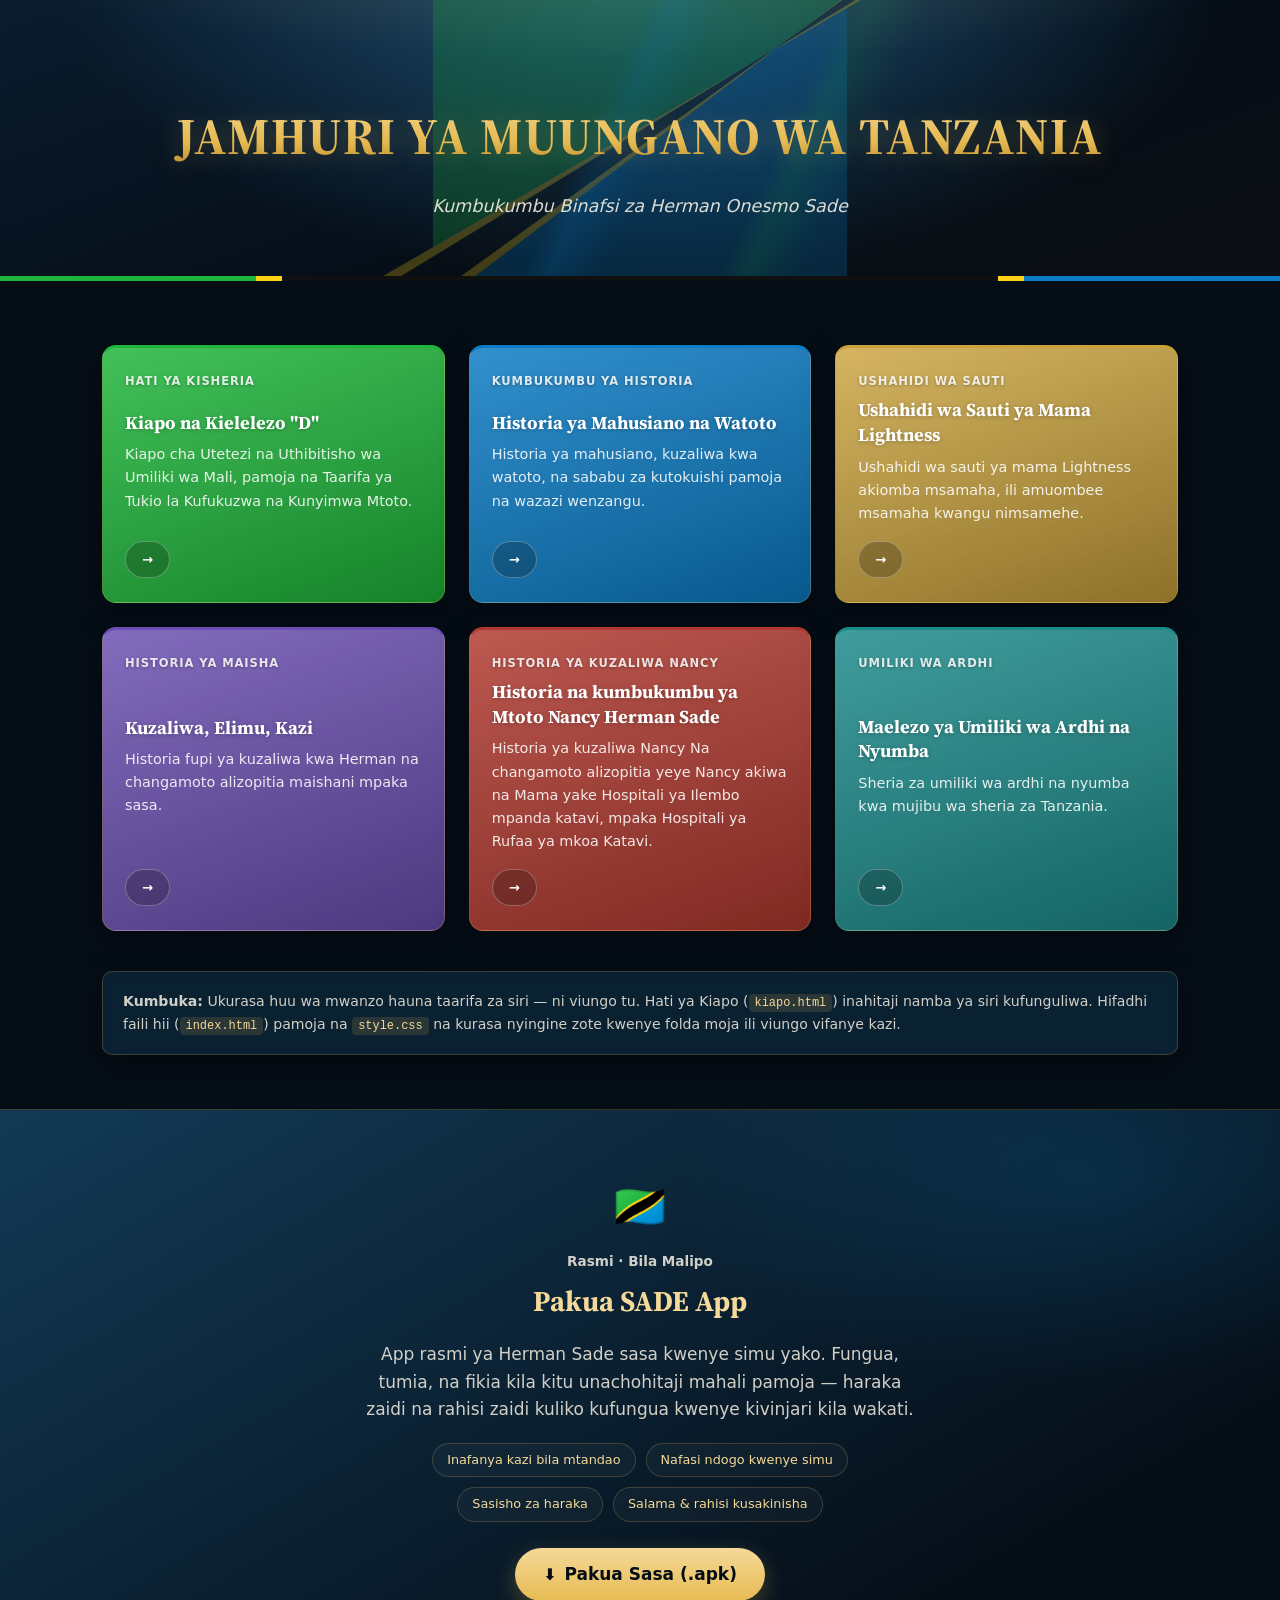
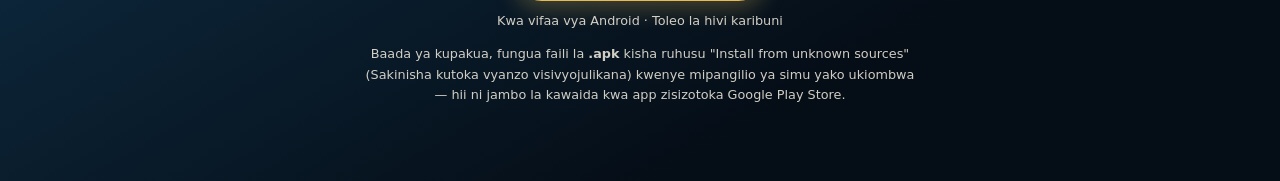
==== commit c1143dc4: "Update index.html content and structure" ====
--- a/index.html
+++ b/index.html
@@ -1,24 +1,21 @@
 <!DOCTYPE html>
 <!--
-  Kumbukumbu binafsi — Kiapo na Kielelezo "D" (Herman Onesmo Sade)
+  Kumbukumbu binafsi za Herman Onesmo Sade — Ukurasa wa Mwanzo (Landing)
 
-  MUHIMU: Ukurasa huu SI tovuti ya Serikali wala Mahakama. Ni faili la HTML la
-  matumizi binafsi tu. "Password" iliyowekwa hapa chini inaonekana wazi kwa
-  yeyote atakayefungua "View Page Source" ya ukurasa huu — HAINA ulinzi wa
-  kweli. Usiiweke kwenye seva ya umma/mtandaoni ukitegemea itakuwa faragha.
-  Itumike kwenye kifaa chako binafsi tu.
-
-  MTINDO: Kurasa ZOTE (index.html, mahusiano.html, ardhi.html,
+  MTINDO: Kurasa ZOTE (index.html, kiapo.html, mahusiano.html, ardhi.html,
   "ushahidi wa sauti.html", "historia ya maisha ya herman.html") zinatumia
   faili MOJA la style.css lililoambatanishwa hapa, ili zifanane kabisa.
   Weka style.css kwenye folda ile ile na kurasa hizi.
+
+  Faili hii ni ukurasa wa mwanzo (viungo) peke yake — hati ya Kiapo na
+  Kielelezo D imetenganishwa kwenye kiapo.html.
 -->
 <html lang="sw">
 <head>
 <meta charset="UTF-8">
 <meta name="viewport" content="width=device-width, initial-scale=1.0">
 <meta name="robots" content="noindex, nofollow">
-<title>Kumbukumbu ya Kiapo — Herman Onesmo Sade</title>
+<title>Kumbukumbu Binafsi — Herman Onesmo Sade</title>
 <link rel="preconnect" href="https://fonts.googleapis.com">
 <link href="https://fonts.googleapis.com/css2?family=Source+Serif+4:opsz,wght@8..60,400;8..60,500;8..60,600;8..60,700&display=swap" rel="stylesheet">
 <link rel="stylesheet" href="style.css">
@@ -41,12 +38,12 @@
 
     <div class="landing-wrap">
       <div class="cards">
-        <button type="button" class="card" id="open-kiapo">
+        <a class="card" href="kiapo.html">
           <p class="k">HATI YA KISHERIA</p>
           <h2>Kiapo na Kielelezo &quot;D&quot;</h2>
           <p>Kiapo cha Utetezi na Uthibitisho wa Umiliki wa Mali, pamoja na Taarifa ya Tukio la Kufukuzwa na Kunyimwa Mtoto.</p>
           <span class="go">&rarr;</span>
-        </button>
+        </a>
 
         <a class="card" href="mahusiano.html">
           <p class="k">KUMBUKUMBU YA HISTORIA</p>
@@ -68,14 +65,14 @@
           <p>Historia fupi ya kuzaliwa kwa Herman na changamoto alizopitia maishani mpaka sasa.</p>
           <span class="go">&rarr;</span>
         </a>
-        
+
         <a class="card" href="kumbukumbu ya nancy.html">
           <p class="k">HISTORIA YA KUZALIWA NANCY</p>
           <h2>Historia na kumbukumbu ya Mtoto Nancy Herman Sade</h2>
           <p>Historia ya kuzaliwa Nancy Na changamoto alizopitia yeye Nancy akiwa na Mama yake Hospitali ya Ilembo mpanda katavi, mpaka Hospitali ya Rufaa ya mkoa Katavi.</p>
           <span class="go">&rarr;</span>
         </a>
-        
+
         <a class="card" href="ardhi.html">
           <p class="k">UMILIKI WA ARDHI</p>
           <h2>Maelezo ya Umiliki wa Ardhi na Nyumba</h2>
@@ -86,7 +83,7 @@
 
       <div class="landing-note">
         <strong>Kumbuka:</strong> Ukurasa huu wa mwanzo hauna taarifa za siri — ni viungo tu. Hati ya Kiapo
-        inahitaji namba ya siri kufunguliwa. Hifadhi faili hii (<code>index.html</code>) pamoja na
+        (<code>kiapo.html</code>) inahitaji namba ya siri kufunguliwa. Hifadhi faili hii (<code>index.html</code>) pamoja na
         <code>style.css</code> na kurasa nyingine zote kwenye folda moja ili viungo vifanye kazi.
       </div>
     </div>
@@ -121,221 +118,5 @@
     </div>
   </div>
 
-  <!-- ===================== LOCK SCREEN ===================== -->
-  <div id="lock-screen" style="display:none;">
-    <div class="lock-card">
-      <div class="lock-mark" aria-hidden="true"></div>
-      <h1>Kumbukumbu ya faragha</h1>
-      <p>Ingiza namba ya siri ili kuendelea.</p>
-      <form id="lock-form" autocomplete="off">
-        <input
-          type="password"
-          id="password-input"
-          inputmode="numeric"
-          pattern="[0-9]*"
-          maxlength="4"
-          placeholder="••••"
-          aria-label="Namba ya siri"
-        >
-        <button type="submit" id="unlock-btn">Fungua</button>
-        <div id="lock-error" role="alert"></div>
-      </form>
-    </div>
-    <div class="lock-footnote">
-      Ukurasa huu ni wa matumizi binafsi tu — si tovuti ya Serikali wala Mahakama.<br>
-      <a class="home-link" href="#" id="back-home-1">&larr; Rudi Mwanzoni</a>
-    </div>
-  </div>
-
-  <!-- ===================== DOCUMENT CONTENT ===================== -->
-  <div id="content" style="display:none;">
-    <div class="stripe" aria-hidden="true"></div>
-
-    <div class="wrap">
-
-      <p style="text-align:center; margin-bottom:1.8rem;">
-        <a class="home-link" href="#" id="back-home-2">&larr; Mwanzoni</a>
-        &nbsp;&nbsp;|&nbsp;&nbsp;
-        <a class="home-link" href="mahusiano.html">Historia ya Mahusiano na Watoto &rarr;</a>
-      </p>
-
-      <!-- ---- Ukurasa wa tahadhari ---- -->
-      <div class="doc-top">
-        <p class="cover-title">Ukurasa wa Tahadhari</p>
-        <p class="cover-sub">Kabla ya kusoma au kutumia hati zilizoambatanishwa</p>
-      </div>
-
-      <div class="caution">
-        <p class="label">1. Hii si hati iliyotolewa na Mahakama au Serikali</p>
-        <p>Muundo huu (nembo, kichwa cha Mahakama) unafuata mtindo wa kawaida wa hati za kiapo zinazoandaliwa na mhusika au Wakili wake kabla ya kuwasilishwa Mahakamani. Hati hii bado haijathibitishwa na Mahakama, Kamishna wa Viapo, wala ofisi yoyote ya Serikali.</p>
-      </div>
-      <div class="caution">
-        <p class="label">2. Kiapo cha uongo ni kosa la jinai</p>
-        <p>Baadhi ya tarehe, majina ya mashahidi, na maneno yaliyonukuliwa (hasa ya Janeth Charles) yametajwa ndani ya hati hii kuwa hayajathibitishwa kikamilifu au ni ya kukumbukwa/kuelezwa tu, si nakala halisi. Kutoa taarifa isiyo sahihi chini ya kiapo mbele ya Kamishna wa Viapo ni kosa la jinai (perjury) chini ya Sheria ya Viapo, Sura ya 34. Thibitisha kila ukweli, tarehe, na jina kwa hati halisi kabla ya kusaini mahali popote.</p>
-      </div>
-      <div class="caution">
-        <p class="label">3. Shauri hili linahusu mtoto mchanga</p>
-        <p>Kwa kuwa jambo hili linahusisha ulezi wa mtoto (Nancy Herman Sade), maslahi ya mtoto yatapewa uzito mkubwa na Mahakama. Ni muhimu sana kupata ushauri wa Wakili aliyesajiliwa Tanzania, hasa kuhusu masuala ya ulezi, kabla ya kuchukua hatua yoyote ya kisheria.</p>
-      </div>
-      <div class="caution">
-        <p class="label">4. Uwezo wa kuthibitisha ukweli wa taarifa ni mdogo</p>
-        <p>Hati hizi zimeunganishwa kama zilivyowasilishwa, bila kuongeza au kupunguza ukweli wowote. Usahihi wa tarehe, majina, vifungu vya sheria, na matukio uliyoelezwa haujathibitishwa. Hayo ni jukumu la mhusika na Wakili wake kuyathibitisha kabla ya kuwasilisha Mahakamani au kwa Kamishna wa Viapo.</p>
-      </div>
-
-      <div class="divider-doc"></div>
-
-      <!-- ---- Maelezo ya awali (Kiapo) ---- -->
-      <h2 class="section">Maelezo Yaliyoambatanishwa na Rasimu ya Kiapo</h2>
-      <p style="font-style:italic; color:var(--ink-soft); font-size:0.9rem;">(Maelezo haya yalikuwa yameambatanishwa na rasimu ya awali ya Kiapo. Yamehifadhiwa hapa bila kubadilishwa, kwa madhumuni ya kumbukumbu.)</p>
-
-      <div class="onyo">
-        <p class="label">ONYO/KUMBUKA KWA HERMAN</p>
-        <p>
-          Kabla ya kusaini na kuwasilisha kiapo hiki mahakamani au kwa Kamishna wa Viapo, tafadhali soma kwa makini vitu vifuatavyo vilivyobainika wakati wa kulinganisha kiapo cha awali na hati za mauziano zilizowasilishwa:<br><br>
-          &bull; <strong>Tarehe:</strong> imethibitishwa kuwa matukio yote — kwenda kumchukua Magreth na ununuzi wa nyumba ya Nsemulwa/Migazini — yalitokea mwezi wa Februari 2026, si Januari kama ilivyokuwa kwenye kiapo cha awali. Tarehe zimesahihishwa kuwa Februari (siku 5, 7, na 9 Februari 2026), zinazoendana na Mkataba wa Mauziano wenye tarehe 09/02/2026.<br><br>
-          &bull; <strong>Chanzo cha fedha za nyumba ya Nsemulwa/Migazini:</strong> mkopo wa benki ulichukuliwa kama fedha taslimu kupitia ATM, kisha kumlipa muuzaji Ramadhan Adam Said fedha taslimu moja kwa moja. Jambo hilo limewekwa kama aya ya 20 kwenye kiapo. Endapo kuna Mkataba wa Mkopo au taarifa ya akaunti (bank statement), inashauriwa kuongezwa kama Kielelezo B.<br><br>
-          &bull; Imeongezwa Sehemu ya Nane yenye vifungu vya sheria za Tanzania (Sheria ya Ndoa Sura 29, Sheria ya Ardhi Sura 113, Sheria ya Mikataba Sura 345, Sheria ya Mtoto Sura 13, Sheria ya Ushahidi Sura 6, Sheria ya Viapo Sura 34, Sheria ya Mahakama za Mahakimu Sura 11). Bado ni muhimu Wakili avipitie kabla ya kuwasilisha.<br><br>
-          &bull; <strong>Mashahidi:</strong> majina yamebadilishwa kulingana na mikataba halisi (Kagusa Refi Kauzeni na Sara Beny Charamila — Nsemulwa; Christopher Tadeo na Sara B. Chalamila — Kigamboni). Yanahitaji kusomwa tena kwa uangalifu.<br><br>
-          &bull; Umri (miaka 27) na tarehe za mahusiano (13 na 22 Februari 2025) hazijabadilishwa kwa kuwa hakuna hati inayothibitisha au kupingana nazo — zinahitaji kuthibitishwa binafsi kabla ya kusaini.<br><br>
-          &bull; Hii ni rasimu tu iliyoandaliwa kwa msaada wa AI, si na Wakili. Ni vyema ithibitishwe na Wakili aliyesajiliwa Tanzania kabla ya kuwasilisha.
-        </p>
-      </div>
-
-      <div class="divider-doc"></div>
-
-      <!-- ---- KIAPO ---- -->
-      <div class="doc-top">
-        <div class="flag-mark" aria-hidden="true"></div>
-        <p class="country-name">JAMHURI YA MUUNGANO WA TANZANIA</p>
-        <hr class="rule" style="width:55%; margin:0.9rem auto 1.1rem;">
-        <div class="case-caption">
-          <p>KATIKA MAHAKAMA YA MWANZO</p>
-          <p>WILAYA YA MPANDA</p>
-          <p>MKOA WA KATAVI</p>
-        </div>
-        <p class="doc-title">KIAPO CHA UTETEZI NA UTHIBITISHO WA UMILIKI WA MALI</p>
-        <p class="doc-subtitle">(Precautionary Affidavit of Ownership)</p>
-      </div>
-
-      <p>MIMI, HERMAN ONESMO SADE, mwanaume mzima, raia wa Jamhuri ya Muungano wa Tanzania, mwenye umri wa miaka 27, askari wa Jeshi la Zimamoto na Uokoaji kwa taaluma na kazi, nikiwa na makazi ya kudumu Mkoa wa Lindi, NINATOA KIAPO kifuatacho:</p>
-
-      <p>1. Kwamba maelezo yote yaliyomo katika kiapo hiki ni ya kweli, sahihi, na kamili kadri ninavyojua na kuamini.</p>
-      <p>2. Kwamba nina uwezo wa kisheria wa kutoa kiapo hiki, na ninafanya hivyo kwa hiari yangu kamili bila kulazimishwa au kudanganywa na mtu yeyote.</p>
-
-      <h2 class="section">Sehemu ya Kwanza: Historia ya Mahusiano</h2>
-      <p>3. Kwamba mnamo mwaka 2025, niliingia katika mahusiano ya kimapenzi na mwanamke aitwaye MAGRETH DESDEL KASAGULA, ambaye alikuwa na makazi yake Mpanda, Mkoa wa Katavi.</p>
-      <p>4. Kwamba katika mahusiano hayo, nilifuata taratibu za kimila kwa kutoa posa na sehemu ya mahari kwa wazazi wake kama ilivyokuwa desturi ya jamii yetu.</p>
-      <p>5. Kwamba hata hivyo, hakukuwa na ndoa ya kisheria wala ndoa ya kimila iliyosajiliwa katika ofisi yoyote ya serikali kati yangu na MAGRETH DESDEL KASAGULA.</p>
-      <p>6. Kwamba mnamo tarehe 13 Februari 2025, nilimchukua mwanamke huyo kutoka kwa wazazi wake Mpanda kwa idhini na ridhaa yao, na mnamo tarehe 22 Februari 2025 tukaanza kuishi pamoja Mjini Lindi kama mume na mke.</p>
-
-      <div class="onyo">
-        <p class="label">ONYO/KUMBUKA KWA HERMAN</p>
-        <p>Thibitisha tarehe hizi mbili (13 na 22 Februari 2025) ni sahihi kabla ya kusaini — hakuna hati ya kuzithibitisha.</p>
-      </div>
-
-      <h2 class="section">Sehemu ya Pili: Ujauzito na Kuzaliwa kwa Mtoto</h2>
-      <p>7. Kwamba mnamo mwezi Septemba 2025, MAGRETH DESDEL KASAGULA akiwa na ujauzito wa takribani miezi saba, alisafiri kurudi nyumbani kwa wazazi wake Mpanda, Mkoa wa Katavi, kwa makubaliano ya kifamilia.</p>
-      <p>8. Kwamba mnamo tarehe 4 Desemba 2025, MAGRETH DESDEL KASAGULA alijifungua mtoto wa kike katika Hospitali ya Mkoa wa Mpanda, Katavi.</p>
-      <p>9. Kwamba mtoto huyo amepewa jina la NANCY HERMAN SADE, na jina langu linaonekana wazi kwenye cheti chake cha kuzaliwa kama baba wake wa kisheria.</p>
-      <p>10. Kwamba nakiri na kusisitiza kuwa NANCY HERMAN SADE ni mtoto wangu wa kisheria, na nina wajibu wa kimsingi wa kumlea, kumlinda na kumhudumia.</p>
-
-      <h2 class="section">Sehemu ya Tatu: Tukio la Kufukuzwa na Kunyimwa Mtoto</h2>
-      <p>11. Kwamba mnamo tarehe 5 Februari 2026, nilipata likizo kutoka kazini na kusafiri kutoka Lindi kwenda Mpanda, Katavi.</p>
-      <p>12. Kwamba mnamo tarehe 7 Februari 2026, nilienda nyumbani kwa wazazi wa MAGRETH DESDEL KASAGULA kwa madhumuni mawili: (a) Kuwasalimu na kuwaonyesha heshima; (b) Kumchukua MAGRETH DESDEL KASAGULA pamoja na mtoto wetu NANCY HERMAN SADE warudi kuishi nami Lindi.</p>
-      <p>13. Kwamba hata hivyo, wazazi wa MAGRETH DESDEL KASAGULA walikataa kabisa kuniruhusu kumchukua, na mama wa MAGRETH alinifokea kwa maneno ya dharau akiniambia niondoke mara moja.</p>
-      <p>14. Kwamba nilifukuzwa nyumbani hapo kwa nguvu na bila heshima, na nilinyimwa haki yangu ya kisheria ya kumuona na kumchukua mtoto wangu NANCY HERMAN SADE.</p>
-      <p>15. Kwamba MAGRETH DESDEL KASAGULA mwenyewe alitaka kuondoka nami, lakini baba wake wa kambo aliingilia kati na kumzuia, na hivyo mimi nilizuiliwa kwa nguvu.</p>
-      <p>16. Kwamba tukio hilo lilitokea mbele ya mashahidi, na linaweza kuthibitishwa.</p>
-
-      <h2 class="section">Sehemu ya Nne: Ununuzi wa Nyumba ya Kwanza — Eneo la Migazini, Kata ya Nsemulwa, Mpanda</h2>
-      <p>17. Kwamba baada ya kufukuzwa na kunyimwa mtoto wangu, siku mbili tu baadaye, mnamo tarehe 09 Februari 2026, nilifanya uamuzi wa kibinafsi wa kununua nyumba pamoja na kiwanja vilivyopo eneo la Migazini, Kata ya Nsemulwa, Wilaya ya Mpanda, Mkoa wa Katavi.</p>
-      <p>18. Kwamba nyumba na kiwanja hivyo vilinunuliwa kutoka kwa muuzaji RAMADHAN ADAM SAID, mkazi wa Migazini, Kata ya Nsemulwa, Wilaya ya Mpanda, Mkoa wa Katavi, kwa ushirikiano na ridhaa ya mke wake ZAINABU OMARI JUMA.</p>
-      <p>19. Kwamba thamani ya mauziano ya nyumba na kiwanja hicho ilikuwa Shilingi za Kitanzania Milioni Saba tu (Tshs. 7,000,000/=), zilizolipwa kwa awamu tatu (3) kama zilivyoainishwa kwenye Mkataba wa Mauziano wa tarehe 09/02/2026.</p>
-      <p>20. Kwamba fedha nilizotumia kununulia nyumba hiyo zilitokana na mkopo (loan) nilioukopa katika benki, ambao niliupokea na kuutoa kwa fedha taslimu (cash) kupitia ATM, kisha nikatumia fedha hizo taslimu kumlipa muuzaji RAMADHAN ADAM SAID moja kwa moja kwa awamu tatu kama zilivyoainishwa kwenye Mkataba wa Mauziano. Kwamba kwa sababu hiyo, mkopo huo haukuwa umefungamanishwa moja kwa moja na nyumba hii kama dhamana (mortgage/security) kwa benki, bali ulikuwa ni chanzo cha fedha za kibinafsi nilizotumia kwa manunuzi ya kawaida ya fedha taslimu, jambo linaloendana na Mkataba wa Mauziano niliouingia na muuzaji.</p>
-
-      <div class="onyo">
-        <p class="label">ONYO/KUMBUKA KWA HERMAN</p>
-        <p>Mkopo wa benki ulichukuliwa kama fedha taslimu kupitia ATM, kisha kumlipa muuzaji fedha taslimu — si mkopo uliofungamanishwa moja kwa moja na nyumba kama dhamana (mortgage). Hii inaimarisha zaidi hoja ya umiliki wa pekee, kwa kuwa hakuna benki yenye dhamana iliyosajiliwa juu ya nyumba hii mahususi. Endapo kuna Mkataba wa Mkopo kutoka benki, inashauriwa kuongezwa kama Kielelezo B.</p>
-      </div>
-
-      <p>21. Kwamba kiwanja na nyumba hiyo inapakana na maeneo yafuatayo: Kaskazini - kiwanja cha Rajabu; Kusini - eneo la Ashura Athumani; Mashariki - eneo la Jumanne Rashidi; na maeneo mengine kama yalivyoainishwa kwenye Mkataba wa Mauziano.</p>
-      <p>22. Kwamba Mkataba wa Mauziano wa nyumba hii ulishuhudiwa na mashahidi wafuatao: Kwa upande wa Muuzaji – mashahidi walioorodheshwa kwenye mkataba; Kwa upande wa Mnunuzi (mimi) – KAGUSA REFI KAUZENI na SARA BENY CHARAMILA.</p>
-      <p>23. Kwamba Mkataba huo ulithibitishwa na Wakili/Kamishna wa Viapo MONICA MARCO LUGONDA, S.L.P 1571, Dar es Salaam, na kupigwa muhuri rasmi.</p>
-      <p>24. Kwamba MAGRETH DESDEL KASAGULA: (a) Hakusaini Mkataba wa Mauziano wa nyumba hii; (b) Hakushiriki katika maamuzi yoyote ya kuinunua; (c) Hakutoa hata shilingi moja kwa ajili ya malipo ya awamu yoyote; (d) Hakuwahi kuishi kwenye nyumba hiyo hata kwa siku moja tangu ilinunuliwa; na kwamba wakati wa ununuzi, MAGRETH DESDEL KASAGULA alikuwa bado anaishi nyumbani kwa wazazi wake Mpanda, Katavi, hivyo hakuwa na uwezo wala nia ya kuchangia chochote.</p>
-
-      <h2 class="section">Sehemu ya Tano: Ununuzi wa Nyumba ya Pili — Mtaa wa Kigamboni, Kata ya Shanwe, Manispaa ya Mpanda</h2>
-      <p>25. Kwamba mnamo tarehe 16 Februari 2026, nilifanya uamuzi mwingine wa kibinafsi wa kununua kiwanja pamoja na nyumba iliyopo Mtaa wa Kigamboni, Kata ya Shanwe, Manispaa ya Mpanda, Mkoa wa Katavi, kutoka kwa muuzaji PIUS EMMANUEL MTEPA, mkazi wa Mpanda, Mkoa wa Katavi.</p>
-      <p>26. Kwamba thamani ya mauziano ya kiwanja na nyumba hiyo ilikuwa Shilingi za Kitanzania Milioni Nne na Laki Tano tu (Tshs. 4,500,000/=), zilizolipwa kwa mkupuo wakati wa kusaini mkataba, kama ilivyoainishwa kwenye Mkataba wa Kuuziana Kiwanja na Nyumba wa tarehe 16 Februari 2026.</p>
-      <p>27. Kwamba kabla ya mauziano, muuzaji PIUS EMMANUEL MTEPA alitoa Kiapo cha Umiliki mbele ya Kamishna wa Viapo tarehe 16 Februari 2026, akithibitisha chini ya kiapo kuwa: (a) yeye ndiye mmiliki halali wa kiwanja pamoja na nyumba hiyo; (b) aliipata kwa jasho na juhudi zake binafsi na siyo mali ya ndoa; (c) mali hiyo haihusishi haki, madai, au maslahi ya mke wake wa sasa, mke wa zamani, au mtu mwingine yeyote.</p>
-      <p>28. Kwamba mauziano hayo pia yalithibitishwa rasmi na Ofisi ya Serikali ya Mtaa wa Kigamboni, Halmashauri ya Mji wa Mpanda, kupitia Hati ya Uthibitisho wa Kuuziana Mali, iliyosainiwa na Mwenyekiti wa Serikali ya Mtaa na kupigwa muhuri, tarehe 16 Februari 2026.</p>
-      <p>29. Kwamba Mkataba wa Kuuziana Kiwanja na Nyumba (Kigamboni) ulishuhudiwa na: Shahidi wa Muuzaji – CHRISTOPHER TADEO; Shahidi wa Mnunuzi – SARA B. CHALAMILA, na ulithibitishwa na Wakili/Kamishna wa Viapo HAMAD SAID AMOUR, S.L. Posta 119, Mpanda-Katavi.</p>
-      <p>30. Kwamba kiwanja na nyumba hiyo ya Kigamboni inapakana na maeneo yafuatayo: Kaskazini – eneo la Baba Abdallah; Kusini – eneo la Mama Kalunde; Mashariki – eneo la Mama Kuku; Magharibi – eneo la Baba Joy.</p>
-      <p>31. Kwamba MAGRETH DESDEL KASAGULA hakushiriki kwa namna yoyote katika ununuzi wa nyumba hii ya Kigamboni…</p>
-
-      <div class="onyo">
-        <p class="label">KUMBUKA</p>
-        <p>Maandishi ya awali uliyoyatuma yalikatika hapa (aya ya 31). Nitunge sehemu iliyobaki (Sehemu ya Sita na kuendelea, pamoja na Sehemu ya Nane ya vifungu vya sheria na sehemu ya viapo/sahihi) nikitumia mtindo huu huu — nitumie maandishi yaliyobaki ili nikamilishe ukurasa bila kubadilisha maneno yako.</p>
-      </div>
-
-    </div>
-  </div>
-
-<script>
-(function(){
-  // FUNGUO YA SIRI — badilisha namba hii kabla ya kutumia ukurasa.
-  var SIRI = "1145";
-
-  var landing = document.getElementById('landing');
-  var lockScreen = document.getElementById('lock-screen');
-  var content = document.getElementById('content');
-  var openBtn = document.getElementById('open-kiapo');
-  var lockForm = document.getElementById('lock-form');
-  var passwordInput = document.getElementById('password-input');
-  var lockError = document.getElementById('lock-error');
-  var backHome1 = document.getElementById('back-home-1');
-  var backHome2 = document.getElementById('back-home-2');
-
-  function show(el){
-    landing.style.display = 'none';
-    lockScreen.style.display = 'none';
-    content.style.display = 'none';
-    el.style.display = 'block';
-    window.scrollTo(0,0);
-  }
-  landing.style.display = 'block';
-
-  openBtn.addEventListener('click', function(){
-    lockScreen.style.display = 'flex';
-    landing.style.display = 'none';
-    passwordInput.value = '';
-    lockError.textContent = '';
-    passwordInput.focus();
-  });
-
-  lockForm.addEventListener('submit', function(e){
-    e.preventDefault();
-    if(passwordInput.value === SIRI){
-      show(content);
-    } else {
-      lockError.textContent = 'Namba ya siri si sahihi. Jaribu tena.';
-      passwordInput.value = '';
-      passwordInput.focus();
-    }
-  });
-
-  [backHome1, backHome2].forEach(function(btn){
-    if(btn){
-      btn.addEventListener('click', function(e){
-        e.preventDefault();
-        landing.style.display = 'block';
-        lockScreen.style.display = 'none';
-        content.style.display = 'none';
-        window.scrollTo(0,0);
-      });
-    }
-  });
-})();
-</script>
-
 </body>
 </html>
--- a/style.css
+++ b/style.css
@@ -1,376 +1,960 @@
-/* ==========================================================================
-   Kumbukumbu ya Kiapo — Herman Onesmo Sade
-   Rangi za taifa (Tanzania) + karatasi ya hati rasmi + serif ya kusoma.
-   Sehemu za hati (kiapo/vielelezo) zinabaki na muundo mkali/rasmi.
-   Sehemu za "bidhaa" (app promo, kadi za mwanzo) zina muonekano wa kisasa zaidi.
-   ========================================================================== */
-
-:root{
-  --paper:#FAF8F1;
-  --paper-dim:#F1EEE3;
-  --ink:#1C1B18;
-  --ink-soft:#5b574d;
-  --ink-faint:#8c8879;
-  --tz-green:#159F37;
-  --tz-gold:#F2C310;
-  --tz-blue:#0A6FB0;
-  --tz-black:#0D0D0C;
-  --line:#E2DCC9;
-  --line-soft:#EDE8D9;
-  --warn-bg:#FBF1D6;
-  --warn-border:#D9A82A;
-  --warn-ink:#5c4300;
-  --caution-bg:#F9E9E6;
-  --caution-border:#C0504D;
-  --caution-ink:#5c1613;
-  --shadow-lg: 0 24px 60px -12px rgba(13,13,12,0.35);
-  --ease: cubic-bezier(.22,.61,.36,1);
-}
-*{ box-sizing:border-box; }
-html{ scroll-behavior:smooth; }
-html,body{ margin:0; padding:0; }
-body{
-  font-family:"Source Serif 4", Georgia, "Times New Roman", serif;
-  color:var(--ink);
-  background:var(--paper);
-  -webkit-font-smoothing:antialiased;
-  text-rendering:optimizeLegibility;
-}
-::selection{ background:var(--tz-gold); color:var(--tz-black); }
-a{ color:inherit; }
-:focus-visible{ outline:2px solid var(--tz-blue); outline-offset:3px; }
-@media (prefers-reduced-motion: reduce){
-  html{ scroll-behavior:auto; }
-  *{ animation-duration:0.01ms !important; transition-duration:0.01ms !important; }
-}
-
-/* ===== LANDING (home) ===== */
-#landing{ display:block; }
-
-.hero{
+/* =========================================================
+   KIAPO — HATI • USHAHIDI • HISTORIA
+   style.css — Tanzania Digital Archive + Official Document Portal
+
+   Muundo wa faili hii (sections):
+     1.  ROOT VARIABLES
+     2.  RESET / GLOBAL
+     3.  TYPOGRAPHY
+     4.  ACCESSIBILITY
+     5.  TANZANIA STRIPES
+     6.  LANDING
+     7.  HERO
+     8.  NAVIGATION (forward-compatible — haitumiki bado kwenye HTML ya sasa)
+     9.  CARDS
+     10. LANDING NOTE
+     11. APP DOWNLOAD
+     12. LOCK SCREEN
+     13. CONTENT / DOCUMENT
+     14. CAUTION
+     15. ONYO
+     16. DOCUMENT HEADER
+     17. SECTION HEADINGS
+     18. RESPONSIVE
+     19. REDUCED MOTION
+
+   MUHIMU: Kila class/id iliyokuwa kwenye toleo la awali imehifadhiwa.
+   Hakuna selector iliyoondolewa — baadhi zimeongezwa kwa uboreshaji
+   wa visual bila kuathiri HTML/JS iliyopo.
+   ========================================================= */
+
+
+/* =========================================================
+   1. ROOT VARIABLES
+   ========================================================= */
+:root {
+  /* ---- Bendera ya Tanzania ---- */
+  --tz-blue:  #0a7bc4;
+  --tz-green: #1eb53a;
+  --tz-gold:  #fcd116;
+  --tz-black: #101010;
+
+  /* ---- Giza / usiku (landing, lock, nav) ---- */
+  --navy-deep:  #050d16;
+  --navy:       #0a1c2e;
+  --navy-mid:   #123a56;
+  --navy-light: #1d4f74;
+
+  /* ---- Dhahabu (metallic gold family) ---- */
+  --gold:      #e7bb53;
+  --gold-soft: #f4d998;
+  --gold-dark: #a9791f;
+
+  /* ---- Karatasi / hati rasmi ---- */
+  --paper:      #f8f3e7;
+  --paper-edge: #efe4c9;
+  --ink:        #201c14;
+  --ink-soft:   #6b6252;
+
+  /* ---- Mistari / mipaka ---- */
+  --line:     rgba(231, 187, 83, 0.22);
+  --line-doc: rgba(32, 28, 20, 0.14);
+
+  /* ---- Rangi za kadi sita ---- */
+  --c1: #1eb53a; /* kijani — Tanzania green */
+  --c2: #0a7bc4; /* bluu — Tanzania blue   */
+  --c3: #caa23a; /* dhahabu                */
+  --c4: #6a4fb0; /* zambarau               */
+  --c5: #b0392f; /* nyekundu               */
+  --c6: #1c8a8a; /* teal / cyan            */
+
+  /* ---- Onyo / hatari ---- */
+  --danger:    #8a2f22;
+  --danger-bg: #f3e2dd;
+
+  /* ---- Glows (tumika kwa kiasi tu) ---- */
+  --glow-gold:  rgba(231, 187, 83, 0.28);
+  --glow-blue:  rgba(10, 123, 196, 0.30);
+  --glow-green: rgba(30, 181, 58, 0.22);
+
+  /* ---- Vivuli ---- */
+  --shadow-soft: 0 10px 30px rgba(0, 0, 0, 0.35);
+  --shadow-lift: 0 18px 40px rgba(0, 0, 0, 0.45);
+  --shadow-doc:  0 2px 10px rgba(32, 28, 20, 0.08);
+
+  /* ---- Fonti ---- */
+  --serif: "Source Serif 4", Georgia, serif;
+  --sans:  Inter, "Segoe UI", system-ui, sans-serif;
+
+  /* ---- Muda wa mpito ---- */
+  --ease: 0.25s ease;
+}
+
+
+/* =========================================================
+   2. RESET / GLOBAL
+   ========================================================= */
+* {
+  box-sizing: border-box;
+}
+
+html {
+  scroll-behavior: smooth;
+  /* Simu zenye "Dark mode" ya mfumo (mf. MIUI/Xiaomi) mara nyingine
+     hujaribu kupaka rangi upya sehemu za ukurasa peke yake, na
+     kusababisha baadhi ya sanduku kuonekana meupe. Mstari huu
+     unaziambia kivinjari: ukurasa huu tayari una mpango wake wa
+     giza, usiubadilishe. */
+  color-scheme: dark;
+}
+
+body {
+  margin: 0;
+  background: var(--navy-deep);
+  color: var(--paper);
+  font-family: var(--sans);
+  line-height: 1.6;
+  font-size: 17px;
+  -webkit-font-smoothing: antialiased;
+  text-rendering: optimizeLegibility;
+}
+
+img, svg {
+  max-width: 100%;
+  display: block;
+}
+
+/* ---- Selection ya Tanzania ---- */
+::selection {
+  background: var(--glow-gold);
+  color: var(--navy-deep);
+}
+
+/* ---- Scrollbar ya kisasa, isiyo ya kupindukia ---- */
+::-webkit-scrollbar {
+  width: 10px;
+  height: 10px;
+}
+::-webkit-scrollbar-track {
+  background: var(--navy-deep);
+}
+::-webkit-scrollbar-thumb {
+  background: linear-gradient(180deg, var(--gold-dark), var(--tz-blue));
+  border-radius: 999px;
+  border: 2px solid var(--navy-deep);
+}
+html {
+  scrollbar-color: var(--gold-dark) var(--navy-deep);
+  scrollbar-width: thin;
+}
+
+
+/* =========================================================
+   3. TYPOGRAPHY
+   ========================================================= */
+a {
+  color: var(--gold-soft);
+  text-decoration: none;
+  transition: color var(--ease);
+}
+a:hover {
+  text-decoration: underline;
+  color: var(--gold);
+}
+
+strong {
+  color: inherit;
+  font-weight: 700;
+}
+
+hr.rule {
+  border: none;
+  border-top: 1px solid var(--line-doc);
+}
+
+
+/* =========================================================
+   4. ACCESSIBILITY
+   ========================================================= */
+a:focus-visible,
+button:focus-visible,
+input:focus-visible {
+  outline: 2px solid var(--gold);
+  outline-offset: 3px;
+  border-radius: 4px;
+}
+
+
+/* =========================================================
+   5. TANZANIA STRIPES
+   ========================================================= */
+.stripe {
+  height: 5px;
+  background: linear-gradient(
+    90deg,
+    var(--tz-green) 0 20%,
+    var(--tz-gold) 20% 22%,
+    var(--tz-black) 22% 78%,
+    var(--tz-gold) 78% 80%,
+    var(--tz-blue) 80% 100%
+  );
+}
+
+
+/* =========================================================
+   6. LANDING
+   ========================================================= */
+#landing {
+  position: relative;
+  background: var(--navy-deep);
+}
+
+.landing-wrap {
+  max-width: 1140px;
+  margin: 0 auto;
+  padding: clamp(40px, 6vw, 64px) clamp(20px, 4vw, 32px) 24px;
+}
+
+
+/* =========================================================
+   7. HERO
+   ========================================================= */
+#landing .hero {
+  position: relative;
+  isolation: isolate;
+  text-align: center;
+  padding: clamp(64px, 12vw, 96px) 20px clamp(40px, 8vw, 56px);
+  overflow: hidden;
   background:
-    radial-gradient(120% 140% at 15% -10%, rgba(21,159,55,0.22), transparent 55%),
-    radial-gradient(120% 140% at 85% -10%, rgba(10,111,176,0.22), transparent 55%),
-    var(--tz-black);
-  padding:4.2rem 1.5rem 3.4rem;
-  text-align:center;
-}
-.flag-hero{
-  width:min(280px, 56vw);
-  filter:drop-shadow(0 20px 44px rgba(0,0,0,0.55));
-  margin:0 auto 1.8rem;
-  display:block;
-  border:1px solid rgba(255,255,255,0.14);
-}
-.hero h1{
-  color:var(--paper);
-  font-size:clamp(1.3rem, 4.5vw, 1.65rem);
-  font-weight:700;
-  margin:0 0 0.5rem;
-  letter-spacing:0.01em;
-  line-height:1.3;
-}
-.hero p{
-  color:#b9b6ac;
-  font-size:0.94rem;
-  margin:0;
-  font-style:italic;
-}
-
-.landing-wrap{ max-width:640px; margin:0 auto; padding:2.8rem 1.4rem 3.2rem; }
-
-.cards{ display:flex; flex-direction:column; gap:0.9rem; margin-bottom:0.9rem; }
-
-.card{
-  display:block;
-  border:1px solid var(--line);
-  border-left:3px solid var(--line);
-  padding:1.35rem 1.6rem;
-  text-decoration:none;
-  color:inherit;
-  position:relative;
-  transition:border-color 0.2s var(--ease), background-color 0.2s var(--ease), transform 0.2s var(--ease);
-  cursor:pointer;
-  background:var(--paper);
-  text-align:left;
-  width:100%;
-  font-family:inherit;
-  margin-bottom:0.9rem;
-}
-.cards .card{ margin-bottom:0; }
-.card:hover, .card:focus-visible{
-  border-left-color:var(--tz-blue);
-  background:var(--paper-dim);
-  transform:translateX(3px);
-}
-.card .k{
-  font-size:0.72rem;
-  letter-spacing:0.04em;
-  color:var(--tz-blue);
-  font-weight:600;
-  margin:0 0 0.4rem;
-}
-.card h2{ font-size:1.1rem; font-weight:700; margin:0 0 0.4rem; line-height:1.35; }
-.card p{ font-size:0.89rem; color:var(--ink-soft); margin:0; line-height:1.55; padding-right:1.6rem; }
-.card .go{
-  position:absolute; right:1.5rem; top:50%; transform:translateY(-50%);
-  font-size:1.25rem; color:var(--line); transition:color 0.2s var(--ease), transform 0.2s var(--ease);
-}
-.card:hover .go{ color:var(--tz-blue); transform:translate(3px,-50%); }
-
-.landing-note{
-  border-top:1px solid var(--line);
-  margin-top:1.3rem;
-  padding-top:1.3rem;
-  font-size:0.81rem;
-  color:var(--ink-soft);
-  line-height:1.65;
-}
-.landing-note strong{ color:var(--ink); }
-.landing-note code{
-  background:var(--paper-dim);
-  padding:0.1em 0.4em;
-  font-size:0.92em;
-  border:1px solid var(--line-soft);
-}
-
-.home-link{
-  font-size:0.8rem; color:var(--ink-soft); text-decoration:none;
-  border-bottom:1px solid var(--line);
-  transition:color 0.15s var(--ease), border-color 0.15s var(--ease);
-}
-.home-link:hover{ color:var(--tz-blue); border-bottom-color:var(--tz-blue); }
-
-/* ===== APP PROMO (download section) ===== */
-.app-promo{
-  margin-top:2.6rem;
-  background:var(--tz-black);
-  padding:2.6rem 1.7rem 2.8rem;
-  text-align:center;
-  position:relative;
-  overflow:hidden;
-  border-radius:18px;
-  box-shadow:var(--shadow-lg);
-}
-.app-promo::before{
-  content:"";
-  position:absolute; inset:0;
+    radial-gradient(900px 480px at 50% -12%, var(--navy-light), transparent 65%),
+    linear-gradient(160deg, var(--navy) 0%, var(--navy-deep) 60%, var(--tz-black) 130%);
+}
+
+/* Mwanga wa dhahabu wa juu — kimya, si neon */
+#landing .hero::before {
+  content: "";
+  position: absolute;
+  inset: -20% -10% auto -10%;
+  height: 60%;
+  background: radial-gradient(60% 100% at 50% 0%, var(--glow-gold), transparent 70%);
+  opacity: 0.55;
+  z-index: 0;
+  pointer-events: none;
+}
+
+/* Ukanda wa diagonal wa bendera — lafudhi ndogo pembeni */
+#landing .hero::after {
+  content: "";
+  position: absolute;
+  inset: 0;
   background:
-    radial-gradient(90% 120% at 20% 0%, rgba(21,159,55,0.35), transparent 55%),
-    radial-gradient(90% 120% at 80% 0%, rgba(10,111,176,0.35), transparent 55%);
-  opacity:0.55;
-}
-.app-promo-inner{ position:relative; z-index:1; }
-.app-icon{
-  width:60px; height:60px; margin:0 auto 1.1rem;
-  border-radius:18px;
-  background:linear-gradient(135deg, var(--tz-green) 0 45%, var(--tz-black) 45% 55%, var(--tz-blue) 55% 100%);
-  border:1px solid var(--tz-gold);
-  display:flex; align-items:center; justify-content:center;
-  font-size:1.5rem;
-  box-shadow:0 10px 30px rgba(0,0,0,0.4);
-}
-.app-promo-eyebrow{
-  font-size:0.72rem; letter-spacing:0.1em;
-  color:var(--tz-gold); font-weight:600; margin:0 0 0.55rem;
-}
-.app-promo h2{
-  color:var(--paper); font-size:1.35rem; font-weight:700;
-  margin:0 0 0.7rem; letter-spacing:0.01em;
-}
-.app-promo p{
-  color:#c9c6bd; font-size:0.9rem; line-height:1.7;
-  max-width:420px; margin:0 auto 1.5rem;
-}
-.app-features{
-  display:flex; flex-wrap:wrap; justify-content:center; gap:0.5rem;
-  max-width:420px; margin:0 auto 1.7rem;
-}
-.app-features span{
-  font-size:0.74rem; color:var(--paper);
-  background:rgba(255,255,255,0.06);
-  border:1px solid rgba(255,255,255,0.18);
-  padding:0.36rem 0.75rem;
-  border-radius:999px;
-  white-space:nowrap;
-}
-.app-download-btn{
-  display:inline-flex; align-items:center; gap:0.6rem;
-  background:var(--paper); color:var(--tz-black);
-  text-decoration:none;
-  font-weight:700; font-size:0.96rem;
-  padding:0.9rem 1.9rem;
-  border-radius:999px;
-  box-shadow:0 12px 26px rgba(0,0,0,0.35);
-  transition:transform 0.2s var(--ease), box-shadow 0.2s var(--ease), background 0.2s var(--ease);
-}
-.app-download-btn:hover, .app-download-btn:focus-visible{
-  background:var(--tz-gold);
-  transform:translateY(-2px);
-  box-shadow:0 16px 32px rgba(0,0,0,0.4);
-}
-.app-download-btn .dl-arrow{ font-size:1.05rem; }
-.app-meta{ margin-top:1rem; font-size:0.73rem; color:#8f8c82; }
-.app-note{
-  max-width:420px; margin:1.5rem auto 0;
-  font-size:0.75rem; color:#9a9689; line-height:1.65;
-  border-top:1px solid rgba(255,255,255,0.12);
-  padding-top:1.1rem;
-}
-
-/* ===== LOCK SCREEN ===== */
-#lock-screen{
-  display:none;
-  position:fixed; inset:0;
-  background:var(--tz-black);
-  align-items:center; justify-content:center;
-  overflow:hidden;
-  z-index:100;
-}
-#lock-screen.show{ display:flex; animation:fadeIn 0.25s var(--ease); }
-@keyframes fadeIn{ from{ opacity:0; } to{ opacity:1; } }
-#lock-screen::before{
-  content:"";
-  position:absolute;
-  width:220%; height:60px;
-  left:-60%; top:38%;
-  background:linear-gradient(90deg, var(--tz-green) 0 33%, var(--tz-gold) 33% 38%, var(--tz-black) 38% 62%, var(--tz-gold) 62% 67%, var(--tz-blue) 67% 100%);
-  transform:rotate(-18deg);
-  opacity:0.85;
-}
-.lock-card{
-  position:relative;
-  z-index:2;
-  background:var(--paper);
-  padding:2.8rem 2.4rem;
-  width:min(360px, 88vw);
-  text-align:center;
-  border-radius:14px;
-  box-shadow:var(--shadow-lg);
-}
-.lock-mark{
-  width:34px; height:22px; margin:0 auto 1.1rem;
-  background:linear-gradient(135deg, var(--tz-green) 0 45%, var(--tz-black) 45% 55%, var(--tz-blue) 55% 100%);
-  border:1px solid var(--tz-gold);
-  border-radius:3px;
-}
-.lock-card h1{ font-size:1.08rem; font-weight:600; line-height:1.4; margin:0 0 0.4rem; }
-.lock-card p{ font-size:0.86rem; color:var(--ink-soft); margin:0 0 1.6rem; line-height:1.55; }
-#password-input{
-  width:100%;
-  font-family:inherit;
-  font-size:1.4rem;
-  letter-spacing:0.5em;
-  text-align:center;
-  padding:0.65rem 0 0.65rem 0.5em;
-  border:none;
-  border-bottom:2px solid var(--line);
-  background:transparent;
-  color:var(--ink);
-  outline:none;
-  transition:border-color 0.2s var(--ease);
-}
-#password-input:focus{ border-bottom-color:var(--tz-blue); }
-#unlock-btn{
-  margin-top:1.4rem;
-  width:100%;
-  padding:0.75rem 1rem;
-  font-family:inherit;
-  font-size:0.96rem;
-  font-weight:600;
-  background:var(--tz-black);
-  color:var(--paper);
-  border:none;
-  border-radius:8px;
-  cursor:pointer;
-  transition:background 0.2s var(--ease), transform 0.15s var(--ease);
-}
-#unlock-btn:hover{ background:var(--tz-blue); }
-#unlock-btn:active{ transform:scale(0.98); }
-#lock-error{ margin-top:1rem; font-size:0.8rem; color:var(--caution-ink); min-height:1.2em; }
-.lock-footnote{
-  position:absolute; bottom:1.5rem; left:0; right:0;
-  text-align:center;
-  font-size:0.7rem;
-  color:#a8a8a8;
-  z-index:2;
-  padding:0 1.5rem;
-  line-height:1.55;
-}
-
-/* ===== DOCUMENT VIEW ===== */
-#content{ display:none; }
-.stripe{
-  height:5px;
-  background:linear-gradient(90deg, var(--tz-green) 0 33.33%, var(--tz-gold) 33.33% 36%, var(--tz-blue) 36% 100%);
-}
-.wrap{ max-width:700px; margin:0 auto; padding:2.4rem 1.5rem 5rem; }
-.doc-top{ text-align:center; margin-bottom:2.5rem; }
-.flag-mark{
-  width:52px; height:35px; margin:0 auto 1rem;
-  background:conic-gradient(from 135deg at 0% 100%, var(--tz-green) 0deg 90deg, var(--tz-blue) 90deg 180deg);
-  position:relative;
-  border:1px solid var(--tz-gold);
-}
-.flag-mark::after{
-  content:"";
-  position:absolute; inset:0;
-  background:linear-gradient(135deg, transparent 44%, var(--tz-gold) 44% 48%, var(--tz-black) 48% 52%, var(--tz-gold) 52% 56%, transparent 56%);
-}
-.country-name{ font-size:1.06rem; font-weight:600; letter-spacing:0.02em; margin:0 0 0.95rem; }
-.case-caption p{ margin:0.15rem 0; font-weight:600; font-size:0.95rem; }
-.doc-title{ font-size:1.28rem; font-weight:700; line-height:1.42; margin:1.5rem 0 0.25rem; }
-.doc-subtitle{ font-style:italic; color:var(--ink-soft); font-size:0.9rem; margin:0 0 1.1rem; }
-hr.rule{ border:none; border-top:1px solid var(--line); margin:1.3rem 0; }
-
-h2.section{
-  font-size:1.03rem; font-weight:700;
-  margin:2.3rem 0 1rem;
-  padding-top:1rem;
-  border-top:1px solid var(--line);
-}
-p{ font-size:1rem; line-height:1.7; text-align:justify; margin:0 0 0.85rem; }
-ul.exhibits{ margin:0 0 1.1rem; padding-left:1.3rem; }
-ul.exhibits li{ margin-bottom:0.4rem; line-height:1.6; }
-
-.onyo{
-  background:var(--warn-bg);
-  border:1px solid var(--warn-border);
-  border-left-width:4px;
-  padding:1rem 1.2rem;
-  margin:1.2rem 0 1.4rem;
-  border-radius:0 6px 6px 0;
-}
-.onyo .label{ font-weight:700; font-size:0.82rem; color:var(--warn-ink); margin:0 0 0.45rem; letter-spacing:0.02em; }
-.onyo p{ font-size:0.9rem; color:var(--warn-ink); margin:0; text-align:justify; }
-
-.caution{
-  background:var(--caution-bg);
-  border:1px solid var(--caution-border);
-  border-left-width:4px;
-  padding:1.1rem 1.25rem;
-  margin:0 0 1.1rem;
-  border-radius:0 6px 6px 0;
-}
-.caution .label{ font-weight:700; font-size:0.93rem; color:var(--caution-ink); margin:0 0 0.5rem; }
-.caution p{ font-size:0.88rem; color:var(--caution-ink); margin:0; text-align:justify; }
-
-.cover-title{ text-align:center; font-size:1.4rem; font-weight:700; margin:0 0 0.35rem; }
-.cover-sub{ text-align:center; font-style:italic; color:var(--ink-soft); font-size:0.88rem; margin:0 0 1.9rem; }
-
-.sign-block p{ text-align:left; margin:0 0 0.6rem; font-size:0.98rem; }
-.sign-gap{ height:1.1rem; }
-
-.divider-doc{ margin:3.6rem 0 2.8rem; text-align:center; color:var(--ink-faint); font-size:0.8rem; }
-.divider-doc::before, .divider-doc::after{ content:"— — —"; letter-spacing:0.3em; }
-
-.site-footer{
-  max-width:700px; margin:0 auto; padding:0 1.5rem 3.2rem;
-  font-size:0.72rem; color:var(--ink-faint); line-height:1.65; text-align:center;
-}
-
-@media (max-width:520px){
-  .doc-title{ font-size:1.1rem; }
-  p, .caution p, .onyo p{ text-align:left; }
-  .card p{ padding-right:0; }
-}
+    linear-gradient(115deg, transparent 46%, var(--glow-blue) 48%, transparent 52%),
+    linear-gradient(115deg, transparent 60%, var(--glow-green) 62%, transparent 66%);
+  opacity: 0.5;
+  z-index: 0;
+  pointer-events: none;
+}
+
+.flag-hero {
+  position: absolute;
+  inset: 0;
+  width: 100%;
+  height: 100%;
+  opacity: 0.24;
+  z-index: 0;
+}
+
+#landing .hero h1,
+#landing .hero p {
+  position: relative;
+  z-index: 1;
+}
+
+#landing .hero h1 {
+  font-family: var(--serif);
+  font-weight: 700;
+  font-size: clamp(1.9rem, 5.6vw, 3.2rem);
+  letter-spacing: 0.03em;
+  text-transform: uppercase;
+  margin: 0 0 14px;
+  color: var(--gold-soft);
+  background: linear-gradient(180deg, var(--gold-soft) 0%, var(--gold) 55%, var(--gold-dark) 100%);
+  -webkit-background-clip: text;
+  background-clip: text;
+  -webkit-text-fill-color: transparent;
+  text-shadow: 0 2px 24px var(--glow-gold);
+}
+
+#landing .hero p {
+  color: var(--paper);
+  opacity: 0.88;
+  font-style: italic;
+  font-size: clamp(0.95rem, 1.6vw, 1.1rem);
+  max-width: 480px;
+  margin: 0 auto;
+}
+
+
+/* =========================================================
+   8. NAVIGATION
+   (Forward-compatible: HTML ya sasa haina navbar, lakini
+   selectors hizi zipo tayari kwa kurasa zitakazoongeza moja,
+   bila kuathiri chochote kilichopo sasa.)
+   ========================================================= */
+.navbar {
+  position: sticky;
+  top: 0;
+  z-index: 40;
+  display: flex;
+  align-items: center;
+  justify-content: space-between;
+  gap: 12px;
+  padding: 12px clamp(16px, 4vw, 32px);
+  background: rgba(10, 28, 46, 0.72);
+  backdrop-filter: blur(14px);
+  border-bottom: 1px solid var(--line);
+}
+
+.nav-items {
+  display: flex;
+  align-items: center;
+  gap: 6px;
+  overflow-x: auto;
+  scrollbar-width: none;
+}
+.nav-items::-webkit-scrollbar { display: none; }
+
+.nav-link {
+  position: relative;
+  flex: 0 0 auto;
+  padding: 8px 14px;
+  border-radius: 999px;
+  font-size: 0.88rem;
+  font-weight: 600;
+  color: var(--paper);
+  opacity: 0.78;
+  white-space: nowrap;
+  min-height: 44px;
+  display: inline-flex;
+  align-items: center;
+  transition: color var(--ease), opacity var(--ease), background var(--ease);
+}
+.nav-link:hover {
+  opacity: 1;
+  background: rgba(231, 187, 83, 0.08);
+  text-decoration: none;
+}
+.nav-link.active,
+.nav-link[aria-current="page"] {
+  color: var(--gold);
+  opacity: 1;
+  box-shadow: inset 0 -2px 0 var(--gold);
+}
+
+
+/* =========================================================
+   9. CARDS
+   ========================================================= */
+.cards {
+  display: grid;
+  grid-template-columns: repeat(3, 1fr);
+  gap: clamp(16px, 2.4vw, 24px);
+  margin-bottom: clamp(28px, 5vw, 40px);
+}
+
+button.card,
+a.card {
+  position: relative;
+  display: flex;
+  flex-direction: column;
+  text-align: left;
+  width: 100%;
+  height: 100%;
+  font: inherit;
+  color: inherit;
+  cursor: pointer;
+  background:
+    linear-gradient(160deg, rgba(255, 255, 255, 0.04), transparent 40%),
+    linear-gradient(160deg, var(--navy-mid), var(--navy));
+  border: 1px solid var(--line);
+  border-top: 3px solid var(--c1);
+  border-radius: 14px;
+  padding: 24px 22px;
+  box-shadow: var(--shadow-soft);
+  transition: transform var(--ease), border-color var(--ease), box-shadow var(--ease);
+}
+
+.cards > *:nth-child(6n+1) {
+  border-top-color: var(--c1);
+  background-color: var(--c1);
+  background-image: linear-gradient(160deg, rgba(255, 255, 255, 0.16), rgba(0, 0, 0, 0.28));
+}
+.cards > *:nth-child(6n+2) {
+  border-top-color: var(--c2);
+  background-color: var(--c2);
+  background-image: linear-gradient(160deg, rgba(255, 255, 255, 0.16), rgba(0, 0, 0, 0.28));
+}
+.cards > *:nth-child(6n+3) {
+  border-top-color: var(--c3);
+  background-color: var(--c3);
+  background-image: linear-gradient(160deg, rgba(255, 255, 255, 0.2), rgba(0, 0, 0, 0.3));
+}
+.cards > *:nth-child(6n+4) {
+  border-top-color: var(--c4);
+  background-color: var(--c4);
+  background-image: linear-gradient(160deg, rgba(255, 255, 255, 0.16), rgba(0, 0, 0, 0.28));
+}
+.cards > *:nth-child(6n+5) {
+  border-top-color: var(--c5);
+  background-color: var(--c5);
+  background-image: linear-gradient(160deg, rgba(255, 255, 255, 0.16), rgba(0, 0, 0, 0.28));
+}
+.cards > *:nth-child(6n+6) {
+  border-top-color: var(--c6);
+  background-color: var(--c6);
+  background-image: linear-gradient(160deg, rgba(255, 255, 255, 0.16), rgba(0, 0, 0, 0.28));
+}
+
+button.card:hover,
+a.card:hover {
+  transform: translateY(-5px);
+  border-color: var(--line);
+  box-shadow: var(--shadow-lift);
+  text-decoration: none;
+}
+
+/* Kontena la icon (endapo HTML itaongeza <span class="card-icon">) */
+.card-icon {
+  display: inline-flex;
+  align-items: center;
+  justify-content: center;
+  width: 44px;
+  height: 44px;
+  margin-bottom: 12px;
+  border-radius: 50%;
+  border: 1px solid var(--line);
+  background: rgba(255, 255, 255, 0.03);
+  color: var(--gold-soft);
+  font-size: 1.2rem;
+}
+
+.card .k {
+  font-size: 0.72rem;
+  font-weight: 700;
+  letter-spacing: 0.08em;
+  color: rgba(255, 255, 255, 0.85);
+  text-shadow: 0 1px 3px rgba(0, 0, 0, 0.3);
+  margin: 0 0 8px;
+}
+
+.card h2 {
+  font-family: var(--serif);
+  font-size: 1.14rem;
+  color: #ffffff;
+  margin: 0 0 8px;
+  line-height: 1.35;
+  text-shadow: 0 1px 4px rgba(0, 0, 0, 0.25);
+}
+
+.card p {
+  font-size: 0.9rem;
+  color: rgba(255, 255, 255, 0.88);
+  margin: 0;
+  flex-grow: 1;
+}
+
+/* CTA "Fungua →" kama pill button — kivuli giza juu ya rangi ya kadi, kama poster */
+.card .go {
+  align-self: flex-start;
+  margin-top: 16px;
+  padding: 7px 16px;
+  border-radius: 999px;
+  border: 1px solid rgba(255, 255, 255, 0.28);
+  background: rgba(0, 0, 0, 0.22);
+  font-weight: 700;
+  font-size: 0.82rem;
+  color: #ffffff;
+  transition: transform var(--ease), background var(--ease), border-color var(--ease);
+}
+button.card:hover .go,
+a.card:hover .go {
+  transform: translateX(4px);
+  background: rgba(0, 0, 0, 0.32);
+  border-color: rgba(255, 255, 255, 0.5);
+}
+
+
+/* =========================================================
+   10. LANDING NOTE
+   ========================================================= */
+.landing-note {
+  background: rgba(18, 58, 86, 0.45);
+  backdrop-filter: blur(6px);
+  border: 1px solid var(--line);
+  border-radius: 10px;
+  padding: 18px 20px;
+  font-size: 0.88rem;
+  color: rgba(244, 239, 226, 0.85);
+  box-shadow: var(--shadow-soft);
+}
+
+.landing-note code {
+  background: rgba(231, 187, 83, 0.14);
+  color: var(--gold-soft);
+  padding: 2px 6px;
+  border-radius: 4px;
+  font-size: 0.85em;
+}
+
+
+/* =========================================================
+   11. APP DOWNLOAD
+   ========================================================= */
+.app-promo {
+  position: relative;
+  background: linear-gradient(150deg, var(--navy-mid), var(--navy-deep) 75%);
+  border-top: 1px solid var(--line);
+  padding: clamp(40px, 8vw, 64px) 20px;
+  margin-top: 30px;
+  overflow: hidden;
+}
+.app-promo::before {
+  content: "";
+  position: absolute;
+  inset: 0;
+  background: radial-gradient(600px 300px at 85% 10%, var(--glow-blue), transparent 70%);
+  opacity: 0.6;
+  pointer-events: none;
+}
+
+.app-promo-inner {
+  position: relative;
+  z-index: 1;
+  max-width: 560px;
+  margin: 0 auto;
+  text-align: center;
+}
+
+.app-icon {
+  font-size: 2.6rem;
+  margin-bottom: 10px;
+}
+
+.app-promo-eyebrow {
+  color: var(--gold);
+  font-weight: 600;
+  font-size: 0.85rem;
+  margin: 0 0 6px;
+}
+
+.app-promo-inner h2 {
+  font-family: var(--serif);
+  color: var(--gold-soft);
+  font-size: clamp(1.5rem, 3vw, 1.8rem);
+  margin: 0 0 12px;
+}
+
+.app-promo-inner p {
+  color: rgba(244, 239, 226, 0.85);
+}
+
+.app-features {
+  display: flex;
+  flex-wrap: wrap;
+  justify-content: center;
+  gap: 10px;
+  margin: 20px 0;
+}
+
+.app-features span {
+  border: 1px solid var(--line);
+  border-radius: 999px;
+  padding: 6px 14px;
+  font-size: 0.8rem;
+  color: var(--gold-soft);
+  background: rgba(255, 255, 255, 0.03);
+}
+
+.app-download-btn {
+  display: inline-flex;
+  align-items: center;
+  gap: 8px;
+  background: linear-gradient(180deg, var(--gold-soft), var(--gold));
+  color: var(--navy-deep);
+  font-weight: 700;
+  padding: 13px 28px;
+  border-radius: 999px;
+  margin-top: 6px;
+  min-height: 44px;
+  box-shadow: 0 8px 22px var(--glow-gold);
+  transition: transform var(--ease), box-shadow var(--ease), background var(--ease);
+}
+.app-download-btn:hover {
+  background: linear-gradient(180deg, var(--gold-soft), var(--gold-soft));
+  transform: translateY(-2px);
+  text-decoration: none;
+  box-shadow: 0 10px 26px var(--glow-gold);
+}
+.dl-arrow {
+  font-size: 1rem;
+}
+
+.app-meta, .app-note {
+  font-size: 0.8rem;
+  color: rgba(244, 239, 226, 0.6);
+  margin-top: 10px;
+}
+
+
+/* =========================================================
+   12. LOCK SCREEN
+   ========================================================= */
+#lock-screen {
+  display: flex;
+  min-height: 100vh;
+  flex-direction: column;
+  align-items: center;
+  justify-content: center;
+  padding: 40px 20px;
+  position: relative;
+  overflow: hidden;
+  background: linear-gradient(160deg, var(--navy) 0%, var(--navy-deep) 70%);
+}
+#lock-screen::before {
+  content: "";
+  position: absolute;
+  inset: 0;
+  background: radial-gradient(700px 420px at 50% 15%, var(--glow-blue), transparent 70%);
+  pointer-events: none;
+}
+
+.lock-card {
+  position: relative;
+  z-index: 1;
+  width: 100%;
+  max-width: 360px;
+  text-align: center;
+  background: rgba(18, 58, 86, 0.55);
+  backdrop-filter: blur(14px);
+  border: 1px solid var(--line);
+  border-radius: 16px;
+  padding: 36px 28px;
+  box-shadow: var(--shadow-lift);
+}
+
+.lock-mark {
+  width: 46px;
+  height: 46px;
+  margin: 0 auto 18px;
+  border-radius: 50%;
+  background: conic-gradient(var(--tz-green), var(--tz-gold), var(--tz-blue), var(--tz-green));
+  box-shadow: 0 0 0 4px rgba(231, 187, 83, 0.12);
+}
+
+.lock-card h1 {
+  font-family: var(--serif);
+  font-size: 1.5rem;
+  color: var(--gold);
+  margin: 0 0 6px;
+}
+
+.lock-card p {
+  color: rgba(244, 239, 226, 0.8);
+  margin: 0 0 18px;
+  font-size: 0.92rem;
+}
+
+#password-input {
+  width: 100%;
+  text-align: center;
+  font-size: 1.6rem;
+  letter-spacing: 0.5em;
+  padding: 12px 10px;
+  border-radius: 8px;
+  border: 1px solid var(--line);
+  background: var(--navy-deep);
+  color: var(--paper);
+  margin-bottom: 14px;
+  transition: border-color var(--ease), box-shadow var(--ease);
+}
+#password-input:focus {
+  border-color: var(--gold);
+  box-shadow: 0 0 0 3px var(--glow-gold);
+}
+
+#unlock-btn {
+  width: 100%;
+  min-height: 44px;
+  padding: 12px 18px;
+  border: none;
+  border-radius: 8px;
+  background: linear-gradient(180deg, var(--gold-soft), var(--gold));
+  color: var(--navy-deep);
+  font-weight: 700;
+  font-size: 1rem;
+  cursor: pointer;
+  transition: background var(--ease), transform var(--ease);
+}
+#unlock-btn:hover {
+  background: var(--gold-soft);
+  transform: translateY(-1px);
+}
+
+#lock-error {
+  min-height: 1.2em;
+  color: #e6857a;
+  font-size: 0.85rem;
+  margin-top: 10px;
+}
+
+.lock-footnote {
+  position: relative;
+  z-index: 1;
+  text-align: center;
+  margin-top: 22px;
+  font-size: 0.82rem;
+  color: rgba(244, 239, 226, 0.55);
+}
+
+#lock-screen .home-link {
+  color: var(--gold-soft);
+  font-weight: 600;
+}
+
+
+/* =========================================================
+   13. CONTENT / DOCUMENT
+   ========================================================= */
+#content {
+  color-scheme: light;
+  background: var(--paper);
+  color: var(--ink);
+  min-height: 100vh;
+}
+
+#content .wrap {
+  max-width: 800px;
+  margin: 0 auto;
+  padding: clamp(28px, 5vw, 44px) 24px 100px;
+}
+
+#content .home-link {
+  color: var(--tz-blue);
+  font-weight: 600;
+}
+#content .home-link:hover {
+  color: var(--tz-green);
+}
+
+#content p {
+  color: var(--ink);
+}
+
+#content .wrap > p {
+  line-height: 1.8;
+  margin-bottom: 1rem;
+}
+
+
+/* =========================================================
+   14. CAUTION
+   ========================================================= */
+.caution {
+  background: var(--danger-bg);
+  border: 1px solid rgba(138, 47, 34, 0.18);
+  border-left: 4px solid var(--danger);
+  border-radius: 8px;
+  padding: 14px 18px;
+  margin-bottom: 14px;
+  box-shadow: var(--shadow-doc);
+}
+.caution .label {
+  color: var(--danger);
+  font-weight: 700;
+  margin: 0 0 6px;
+  font-size: 0.95rem;
+}
+.caution p:last-child {
+  margin: 0;
+  color: var(--ink);
+  font-size: 0.92rem;
+}
+
+.divider-doc {
+  height: 1px;
+  background: linear-gradient(90deg, transparent, var(--line-doc) 20%, var(--line-doc) 80%, transparent);
+  margin: 3rem auto;
+  width: 100%;
+}
+
+
+/* =========================================================
+   15. ONYO
+   ========================================================= */
+.onyo {
+  background: #fbecc8;
+  border: 1px solid #d9ab3d;
+  border-left: 5px solid var(--tz-gold);
+  border-radius: 8px;
+  padding: 16px 20px;
+  margin: 1.6rem 0;
+  box-shadow: var(--shadow-doc);
+}
+.onyo .label {
+  font-weight: 700;
+  color: #8a6a10;
+  font-size: 0.82rem;
+  letter-spacing: 0.03em;
+  margin: 0 0 8px;
+}
+.onyo p:last-child {
+  margin: 0;
+  color: #4d3c12;
+  font-size: 0.92rem;
+}
+
+
+/* =========================================================
+   16. DOCUMENT HEADER
+   ========================================================= */
+.doc-top {
+  text-align: center;
+  margin-bottom: 26px;
+}
+
+.cover-title {
+  font-family: var(--serif);
+  font-size: clamp(1.5rem, 3.4vw, 1.8rem);
+  color: var(--ink);
+  margin: 0 0 6px;
+}
+
+.cover-sub {
+  color: var(--ink-soft);
+  font-size: 0.95rem;
+  margin: 0;
+}
+
+.flag-mark {
+  width: 46px;
+  height: 46px;
+  margin: 0 auto 14px;
+  border-radius: 6px;
+  background: linear-gradient(
+    135deg,
+    var(--tz-blue) 45%,
+    var(--tz-green) 45% 55%,
+    var(--tz-gold) 55% 60%,
+    var(--tz-black) 60%
+  );
+  box-shadow: var(--shadow-doc);
+}
+
+.country-name {
+  font-family: var(--serif);
+  font-weight: 700;
+  font-size: 1.1rem;
+  letter-spacing: 0.03em;
+  color: var(--ink);
+  margin: 0;
+}
+
+.case-caption p {
+  margin: 2px 0;
+  font-size: 0.85rem;
+  letter-spacing: 0.06em;
+  color: var(--ink-soft);
+}
+
+.doc-title {
+  font-family: var(--serif);
+  font-weight: 700;
+  font-size: clamp(1.15rem, 2.6vw, 1.3rem);
+  color: var(--ink);
+  margin: 14px 0 4px;
+}
+
+.doc-subtitle {
+  font-style: italic;
+  color: var(--ink-soft);
+  margin: 0;
+}
+
+
+/* =========================================================
+   17. SECTION HEADINGS
+   ========================================================= */
+h2.section {
+  font-family: var(--serif);
+  color: var(--ink);
+  font-size: clamp(1.2rem, 2.6vw, 1.35rem);
+  margin-top: 2.6rem;
+  margin-bottom: 1.1rem;
+  padding-bottom: 10px;
+  border-bottom: 2px solid var(--tz-gold);
+}
+
+
+/* =========================================================
+   18. RESPONSIVE
+   Desktop: 1200px+   Tablet: 768–1199px
+   Mobile:  480–767px Small:  <480px
+   ========================================================= */
+
+/* ---- Tablet ---- */
+@media (max-width: 1199px) {
+  .cards {
+    grid-template-columns: repeat(2, 1fr);
+  }
+}
+
+/* ---- Mobile ---- */
+@media (max-width: 767px) {
+  .cards {
+    grid-template-columns: 1fr;
+  }
+  .landing-wrap {
+    padding: 32px 16px 10px;
+  }
+  #landing .hero {
+    padding: 52px 16px 32px;
+  }
+  .app-promo {
+    padding: 36px 16px;
+  }
+  #content .wrap {
+    padding: 26px 16px 70px;
+  }
+  .lock-card {
+    padding: 30px 22px;
+  }
+}
+
+/* ---- Small mobile ---- */
+@media (max-width: 479px) {
+  body {
+    font-size: 16px;
+  }
+  #landing .hero h1 {
+    letter-spacing: 0.015em;
+  }
+  .app-features span {
+    font-size: 0.75rem;
+    padding: 5px 11px;
+  }
+  .card .go {
+    padding: 6px 13px;
+  }
+}
+
+
+/* =========================================================
+   19. REDUCED MOTION
+   ========================================================= */
+@media (prefers-reduced-motion: reduce) {
+  * {
+    transition: none !important;
+    scroll-behavior: auto !important;
+    animation: none !important;
+  }
+}
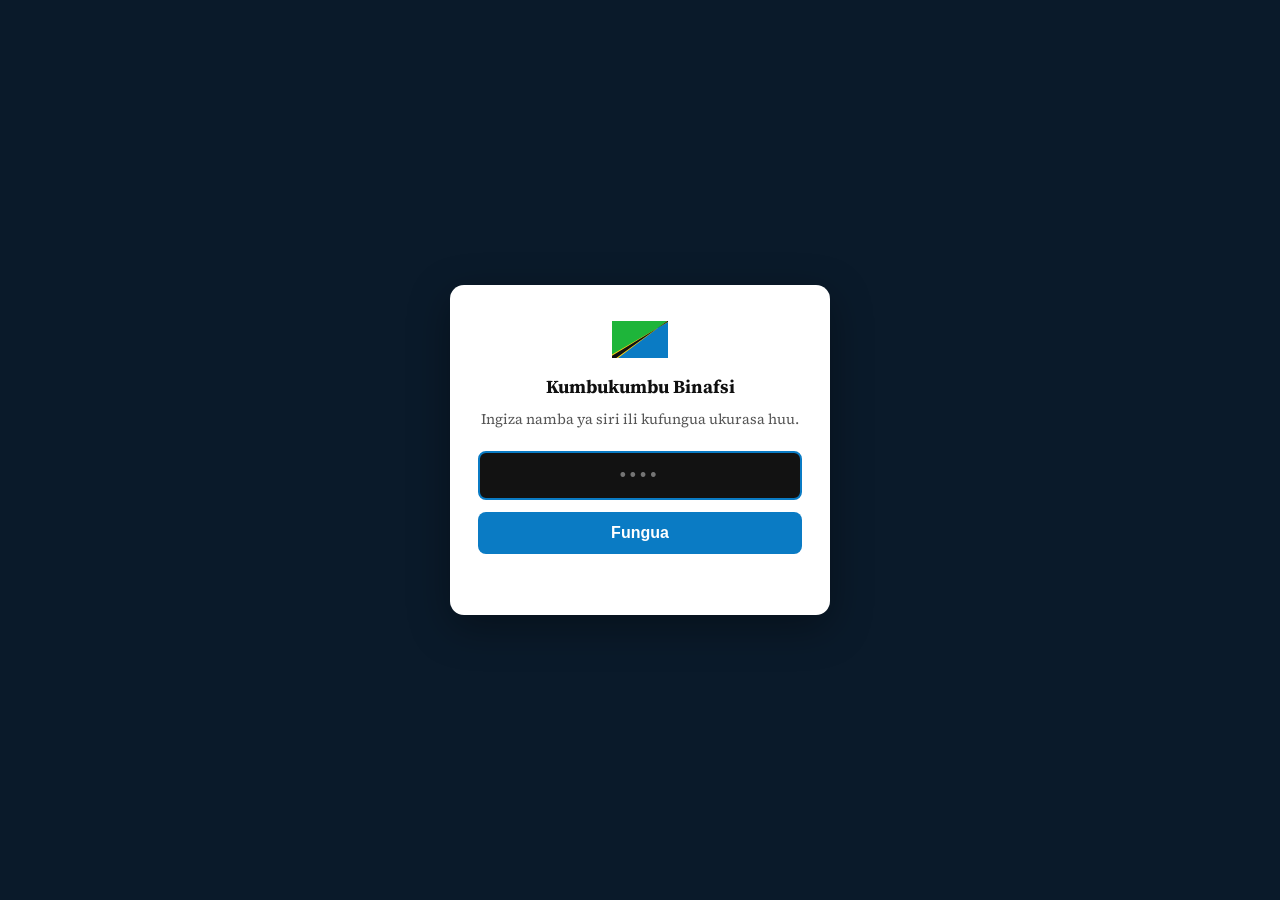
==== commit 985e723f: "Implement password gate for content access Added a password gate for content protection on the homep" ====
--- a/index.html
+++ b/index.html
@@ -9,6 +9,11 @@
 
   Faili hii ni ukurasa wa mwanzo (viungo) peke yake — hati ya Kiapo na
   Kielelezo D imetenganishwa kwenye kiapo.html.
+
+  ONGEZO: Ukurasa huu sasa unahitaji NAMBA YA SIRI (password) kabla ya
+  kuonyesha maudhui. Hii ni ulinzi wa kimsingi upande wa kivinjari (client-side)
+  tu — si usalama kamili, bali inazuia mtu wa kawaida asifikie maudhui bila
+  kujua namba ya siri.
 -->
 <html lang="sw">
 <head>
@@ -19,8 +24,104 @@
 <link rel="preconnect" href="https://fonts.googleapis.com">
 <link href="https://fonts.googleapis.com/css2?family=Source+Serif+4:opsz,wght@8..60,400;8..60,500;8..60,600;8..60,700&display=swap" rel="stylesheet">
 <link rel="stylesheet" href="style.css">
+<style>
+  /* ---- Mtindo wa lango la namba ya siri (halihitaji style.css) ---- */
+  #password-gate {
+    min-height: 100vh;
+    display: flex;
+    align-items: center;
+    justify-content: center;
+    background: #0A1A2A;
+    padding: 24px;
+    box-sizing: border-box;
+    font-family: 'Source Serif 4', Georgia, serif;
+  }
+  #password-gate .gate-box {
+    background: #ffffff;
+    border-radius: 14px;
+    padding: 36px 28px;
+    max-width: 380px;
+    width: 100%;
+    text-align: center;
+    box-shadow: 0 12px 40px rgba(0,0,0,0.35);
+  }
+  #password-gate .gate-flag {
+    width: 56px;
+    height: auto;
+    margin: 0 auto 14px;
+    display: block;
+  }
+  #password-gate h1 {
+    font-size: 1.15rem;
+    margin: 0 0 6px;
+    color: #101010;
+  }
+  #password-gate p.gate-sub {
+    font-size: 0.9rem;
+    color: #555;
+    margin: 0 0 20px;
+  }
+  #password-gate input[type="password"],
+  #password-gate input[type="text"] {
+    width: 100%;
+    box-sizing: border-box;
+    padding: 12px 14px;
+    font-size: 1.1rem;
+    letter-spacing: 4px;
+    text-align: center;
+    border: 2px solid #cfd8dc;
+    border-radius: 8px;
+    margin-bottom: 12px;
+    outline: none;
+  }
+  #password-gate input:focus {
+    border-color: #0A7BC4;
+  }
+  #password-gate button {
+    width: 100%;
+    padding: 12px 14px;
+    font-size: 1rem;
+    font-weight: 600;
+    color: #fff;
+    background: #0A7BC4;
+    border: none;
+    border-radius: 8px;
+    cursor: pointer;
+  }
+  #password-gate button:hover {
+    background: #086197;
+  }
+  #password-gate .gate-error {
+    color: #c0392b;
+    font-size: 0.85rem;
+    margin-top: 10px;
+    min-height: 1.1em;
+  }
+  #landing {
+    display: none;
+  }
+</style>
 </head>
 <body>
+
+  <!-- ===================== LANGO LA NAMBA YA SIRI ===================== -->
+  <div id="password-gate">
+    <div class="gate-box">
+      <svg class="gate-flag" viewBox="0 0 900 600" xmlns="http://www.w3.org/2000/svg" role="img" aria-label="Bendera ya Tanzania">
+        <rect x="0" y="0" width="900" height="600" fill="#0A7BC4"/>
+        <polygon points="0,0 900,0 0,600" fill="#1EB53A"/>
+        <polygon points="-169,797 -247,680 1069,-80 1147,-197" fill="#FCD116"/>
+        <polygon points="-183,777 -234,700 1083,-100 1134,-177" fill="#101010"/>
+      </svg>
+      <h1>Kumbukumbu Binafsi</h1>
+      <p class="gate-sub">Ingiza namba ya siri ili kufungua ukurasa huu.</p>
+      <form id="gate-form" autocomplete="off">
+        <input type="password" id="gate-input" inputmode="numeric" pattern="[0-9]*" maxlength="8" placeholder="••••" autofocus>
+        <button type="submit">Fungua</button>
+        <div class="gate-error" id="gate-error"></div>
+      </form>
+    </div>
+  </div>
 
   <!-- ===================== LANDING (HOME) ===================== -->
   <div id="landing">
@@ -118,5 +219,50 @@
     </div>
   </div>
 
+  <script>
+    (function () {
+      var CORRECT_CODE = "4944";
+      var STORAGE_KEY = "sade_kumbukumbu_unlocked";
+
+      var gate = document.getElementById("password-gate");
+      var landing = document.getElementById("landing");
+      var form = document.getElementById("gate-form");
+      var input = document.getElementById("gate-input");
+      var errorEl = document.getElementById("gate-error");
+
+      function unlock() {
+        gate.style.display = "none";
+        landing.style.display = "block";
+        try {
+          sessionStorage.setItem(STORAGE_KEY, "1");
+        } catch (e) {
+          // sessionStorage haipatikani (mfano: hali fulani za faragha) - endelea tu
+        }
+      }
+
+      // Kama tayari alifungua kwenye kikao hiki (session hii), usimuulize tena
+      try {
+        if (sessionStorage.getItem(STORAGE_KEY) === "1") {
+          unlock();
+        }
+      } catch (e) {
+        // endelea kuonyesha lango kama sessionStorage haipatikani
+      }
+
+      form.addEventListener("submit", function (e) {
+        e.preventDefault();
+        var value = input.value.trim();
+        if (value === CORRECT_CODE) {
+          errorEl.textContent = "";
+          unlock();
+        } else {
+          errorEl.textContent = "Namba ya siri si sahihi. Jaribu tena.";
+          input.value = "";
+          input.focus();
+        }
+      });
+    })();
+  </script>
+
 </body>
 </html>
